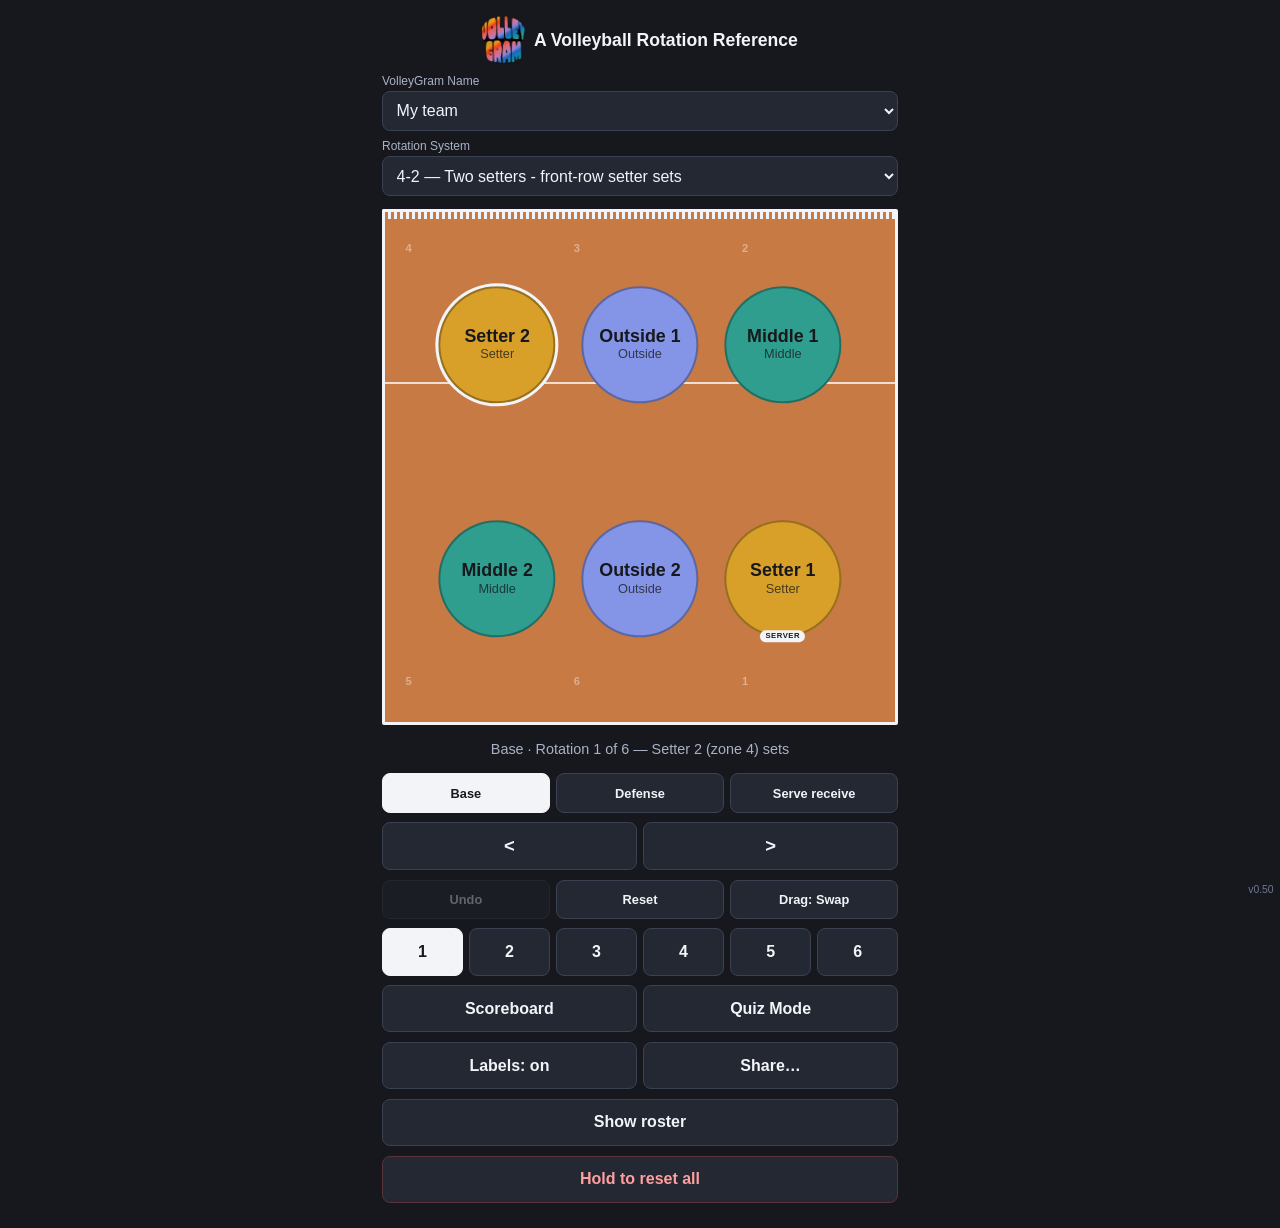
==== index.html @ dee38ae6 "v0.50: swap players by dragging (the default), and temporary subs v0.49 and v0.50 together; both sec" ====
<!DOCTYPE html>
<html lang="en">
<head>
  <meta charset="UTF-8">
  <meta name="viewport" content="width=device-width, initial-scale=1.0">
  <!-- Working title. Short on purpose: this is the browser tab, the bookmark,
       and the home-screen shortcut, all of which truncate. The description
       lives beside the mark in the <h1>. -->
  <title>VolleyGram</title>
  <meta name="apple-mobile-web-app-title" content="VolleyGram">
  <!-- Must match body's background in style.css, or the browser chrome and the
       page disagree by a shade on a phone. -->
  <meta name="theme-color" content="#16181d">

  <!-- Icons. All PNG and all opaque: iOS ignores alpha on a home-screen icon
       and fills it with black, so the app's own background is baked in on
       purpose rather than arrived at by accident. The maskable one is a
       separate file because Android crops to a circle of 80% diameter, which
       would take the ends off a wordmark drawn to the edges. -->
  <link rel="icon" href="assets/favicon-32.png?v=0.50" sizes="32x32" type="image/png">
  <link rel="apple-touch-icon" href="assets/icon-180.png?v=0.50">
  <link rel="manifest" href="manifest.webmanifest?v=0.50">

  <!-- Link previews. The share feature sends URLs to team-mates by text, so
       these are what a chat app draws in the bubble. og:image has to be
       absolute -- a crawler has no page to resolve a relative path against. -->
  <meta property="og:type" content="website">
  <meta property="og:title" content="VolleyGram">
  <meta property="og:description" content="A volleyball rotation reference. See where everyone stands in every rotation.">
  <meta property="og:url" content="https://hamtaro626.github.io/VolleyGram/">
  <meta property="og:image" content="https://hamtaro626.github.io/VolleyGram/assets/og.png?v=0.50">
  <meta name="twitter:card" content="summary_large_image">
  <!-- The ?v= query is cache busting. A browser caches by URL, so changing the
       query makes style.css a URL it has never seen and must fetch fresh.
       Bump this on any release that changes the CSS or JS, or phones will keep
       showing the old one. -->
  <link rel="stylesheet" href="style.css?v=0.50">
</head>
<body>
  <main>
    <!-- A lockup, not a stack: the mark is a wordmark that already says the
         name, so the text beside it is the description only. Spelling the name
         out again next to a logo of the name is the usual way this goes wrong.
         Side by side rather than above also costs about 2rem of height instead
         of 5, which matters -- see main's clamp in style.css.

         The button is a real button inside the heading, rather than a heading
         with role="button": that keeps the h1 a heading for a screen reader and
         still gives the tap target proper keyboard and focus behaviour. Only
         the mark is the button; the description is not, or the whole width of
         the header would replay the intro by accident.

         width and height are the file's real pixel size. They cost nothing and
         they reserve the space before the image arrives, so the court does not
         jump down the screen mid-load. -->
    <h1 class="masthead">
      <button type="button" id="replayIntro" class="title-replay"
        title="Replay the intro" aria-label="VolleyGram. Replay the intro."
        ><img class="logo" src="assets/logo.webp?v=0.50" width="179" height="200"
          alt="VolleyGram"></button>
      <span class="tagline">A Volleyball Rotation Reference</span>
    </h1>

    <label class="picker">
      <span>VolleyGram Name</span>
      <select id="lineup"><!-- filled by script.js --></select>
    </label>

    <label class="picker">
      <span>Rotation System</span>
      <select id="system"><!-- filled by script.js --></select>
    </label>

    <div class="court" id="court">
      <div class="net"></div>
      <div class="attack-line"></div>
      <div class="bench"><span>Off court</span></div>
      <!-- The players get created by script.js -->
      <!-- Tappable zone cells, only live during a quiz -->
      <div class="zone-targets" id="zoneTargets"></div>
    </div>

    <!-- polite: announce the new rotation after the tap, not over it -->
    <p class="status" id="status" aria-live="polite"></p>

    <!-- Formation tabs sit high, right under the court: switching between base,
         serve receive and defense is the thing this app is for. -->
    <div class="formations" id="formationButtons">
      <!-- filled by script.js -->
    </div>

    <div class="formation-options" id="receiveOptions" hidden>
      <label class="setting">
        <span>Passers</span>
        <select id="passers"><!-- filled by script.js --></select>
      </label>
    </div>

    <div class="formation-options" id="defenseOptions" hidden>
      <label class="setting">
        <span>System</span>
        <select id="defenseSystem"><!-- filled by script.js --></select>
      </label>
      <label class="setting">
        <span>Attack from</span>
        <select id="defenseSide">
          <option value="right">Our right (their outside)</option>
          <option value="left">Our left (their right side)</option>
        </select>
      </label>
    </div>

    <!-- Text rather than drawn icons: the SVG versions rendered as empty
         rectangles. The arrows keep an aria-label, since "<" says nothing aloud. -->
    <div class="actions two">
      <button id="prev" class="glyph" aria-label="Previous rotation" title="Previous rotation">&lt;</button>
      <button id="next" class="glyph" aria-label="Next rotation" title="Next rotation">&gt;</button>
    </div>

    <!-- The three that act on the diagram itself. Drag says what a drag on the
         court does: Swap trades two players' places in the lineup (the
         default, v0.49), Move positions one in this rotation. Compact so three
         fit across at 320px, the same as the share row. -->
    <div class="actions compact">
      <button id="undo" disabled>Undo</button>
      <button id="reset">Reset</button>
      <button id="dragMode" aria-pressed="true"
        title="What dragging a player does. Swap trades two players' places in the lineup; Move positions one in this rotation.">Drag: Swap</button>
    </div>

    <div class="rotations" id="rotationButtons">
      <!-- The rotation buttons get created by script.js -->
    </div>

    <!-- The two screens that replace the app while you are in them. That is a
         real category, which is why this row can be read without a label. -->
    <div class="actions two">
      <button id="openScoreboard">Scoreboard</button>
      <button id="startQuiz">Quiz Mode</button>
    </div>

    <!-- A display toggle, and the drawer for handing the diagram to something
         else. One job each, so both say what they are. -->
    <div class="actions two">
      <button id="toggleLabels" aria-pressed="true">Labels: on</button>
      <button id="toggleShare" aria-expanded="false" aria-controls="shareMenu">Share&hellip;</button>
    </div>

    <div class="submenu" id="shareMenu" hidden>
      <!-- All three across. "Save all" rather than "Save all rotations": at
           320px this row gets about 90px a column and the longer label needs
           123px, so it was the label or the row. -->
      <div class="actions compact">
        <button id="shareLink">Share team</button>
        <button id="exportImage">Save image</button>
        <button id="exportAll">Save all</button>
      </div>
      <!-- The setting that governs both exports, next to them. -->
      <label class="setting toggle">
        <input type="checkbox" id="transparentExport">
        <span>Transparent background</span>
      </label>
    </div>

    <!-- Alone: it opens the longest panel in the app, and it is the one you
         leave open while editing a lineup. -->
    <div class="actions one">
      <button id="toggleRoster" aria-expanded="false">Show roster</button>
    </div>

    <!-- Last, and alone. It's the one control you least want a thumb to find by
         accident, so nothing sits beside it and nothing follows it. -->
    <div class="actions one">
      <button id="resetAll" class="hold-reset danger">
        <span>Hold to reset all</span>
      </button>
    </div>

    <section class="quiz" id="quiz" hidden>
      <p class="quiz-question" id="quizQuestion"></p>
      <p class="quiz-feedback" id="quizFeedback"></p>
      <div class="quiz-actions">
        <button id="quizNext">Next question</button>
        <button id="endQuiz">End quiz</button>
      </div>
      <p class="quiz-score" id="quizScore"></p>
    </section>

    <section class="roster" id="roster" hidden>
      <div id="rosterRows">
        <!-- The name fields get created by script.js -->
      </div>

      <button id="addPlayer">+ Add player</button>

      <label class="setting">
        <span>Surface</span>
        <select id="surface"><!-- filled by script.js --></select>
      </label>

      <label class="setting">
        <span>Subs enter at</span>
        <select id="entrySlot"><!-- filled by script.js --></select>
      </label>

      <!-- Shown only when the choice has a visible consequence. -->
      <p class="setting-note" id="entryNote" hidden>
        Whoever is off court at rotation 1 is the next server, not the last
        player on your roster &mdash; that's what entering here means. Serving
        order still follows the roster top to bottom.
      </p>

      <label class="setting">
        <span>Role edits apply to</span>
        <select id="roleScope">
          <option value="all">All rotations</option>
          <option value="rotation">This rotation only</option>
        </select>
      </label>

      <button id="clearRoleOverrides">Clear per-rotation roles</button>

      <label class="setting toggle">
        <input type="checkbox" id="checkOverlap">
        <span>Flag overlap violations (base only)</span>
      </label>

      <div class="lineup-actions">
        <button id="newLineup">New lineup</button>
        <button id="duplicateLineup">Duplicate</button>
        <button id="renameLineup">Rename</button>
        <button id="deleteLineup" class="danger">Delete</button>
      </div>
    </section>
  </main>

  <!-- The scoreboard, outside <main> because it replaces the whole page rather
       than sitting inside it. Landscape and iPad are the target: prop the thing
       up on the bench and read it from the far side of the court. -->
  <section class="scoreboard" id="scoreboard" hidden>
    <!-- Everything that isn't a score lives up here, so the two halves below
         get the whole rest of the screen. -->
    <div class="sb-head">
      <span class="sb-game" id="sbGame">Game 1</span>
      <span class="sb-stat" title="Starts on the first point of each game">
        <span class="sb-stat-label">Game time</span>
        <span class="sb-stat-value" id="sbTimer">0:00</span>
      </span>
      <span class="sb-stat">
        <span class="sb-stat-label">Now</span>
        <span class="sb-stat-value" id="sbClock"></span>
      </span>
      <button id="sbEndGame" class="sb-end">End game</button>
      <button id="closeScoreboard" class="sb-close">Done</button>
    </div>

    <!-- Red and blue rather than labels: which half is which has to be readable
         from further away than any word on this screen. -->
    <div class="sb-teams">
      <div class="sb-team side-home">
        <input class="sb-name" id="sbHomeName" maxlength="20"
               aria-label="Home team name" autocomplete="off" spellcheck="false">
        <div class="sb-pad">
          <button class="sb-point" id="sbHomePoint" aria-label="Point to the home team">
            <span class="sb-score" id="sbHomeScore">0</span>
          </button>
          <button class="sb-minus" id="sbHomeMinus" aria-label="Take a point off the home team" disabled>&minus;1</button>
        </div>
      </div>

      <div class="sb-team side-away">
        <input class="sb-name" id="sbAwayName" maxlength="20"
               aria-label="Away team name" autocomplete="off" spellcheck="false">
        <div class="sb-pad">
          <button class="sb-point" id="sbAwayPoint" aria-label="Point to the away team">
            <span class="sb-score" id="sbAwayScore">0</span>
          </button>
          <button class="sb-minus" id="sbAwayMinus" aria-label="Take a point off the away team" disabled>&minus;1</button>
        </div>
      </div>
    </div>

    <!-- Ending a game asks who took it. That answer is the match record, and
         it's the one thing nobody remembers by game four. -->
    <div class="sb-newgame" id="sbNewGame" hidden>
      <p class="sb-final" id="sbFinal"></p>
      <div class="sb-winners">
        <button class="sb-won side-home" id="sbHomeWon">Home won</button>
        <button class="sb-won side-away" id="sbAwayWon">Away won</button>
      </div>
      <div class="sb-newgame-actions">
        <button id="sbNoResult">Next game, no result</button>
        <button id="sbCancelGame">Cancel</button>
      </div>
    </div>
  </section>

  <!-- Which build you're actually looking at. Fixed in the corner so checking it
       never means scrolling, and filled by script.js from its own URL. -->
  <p class="version" id="version"></p>

  <script src="script.js?v=0.50"></script>
</body>
</html>
---- style.css ----
/* Phone first. Everything sizes off the court, and the court sizes off the
   screen, so there are no fixed pixel widths to fight on a different device. */

* {
  box-sizing: border-box;
}

body {
  margin: 0;
  padding: 1rem;
  /* Kills iOS double-tap-to-zoom, which on a page of big buttons fires by
     accident constantly and leaves you zoomed and panned somewhere you didn't
     ask to be. `manipulation` keeps scrolling and pinch-zoom, so nothing about
     reading the page gets harder -- it only drops the double-tap gesture. */
  touch-action: manipulation;
  font-family: -apple-system, BlinkMacSystemFont, "Segoe UI", sans-serif;
  background: #16181d;
  color: #f2f4f8;
  -webkit-text-size-adjust: 100%;
}

/* The court is square and fills this, so main's width *is* the court's height.
   That makes the cap two-sided: too narrow wastes a tablet, too wide pushes the
   formation tabs and rotation arrows off the bottom of a short screen.

   So it grows with the viewport but never past what still leaves room for them.
   22rem is the chrome above and below the court -- heading, two pickers, status
   line, tabs, arrows, body padding -- measured rather than guessed. The clamp's
   floor is the old fixed width, so no layout that worked before gets smaller:
   an iPad in portrait goes from 480px to 704px, in landscape it stays at 480. */
main {
  max-width: 30rem; /* fallback where dvh is unsupported */
  max-width: clamp(30rem, calc(100dvh - 24rem), 44rem);
  margin: 0 auto;
}

/* Scales with the viewport so the name and subtitle stay on one line, right
   down to a 320px phone. nowrap makes that a guarantee rather than a hope; the
   vw term is sized to keep it inside the screen at the narrowest width. */
/* The mark and the description sit on one line, centred as a pair. Stacking
   them would cost about 5rem of height instead of 2, and every rem above the
   court comes out of the court -- see main's clamp below. */
h1 {
  display: flex;
  align-items: center;
  justify-content: center;
  gap: 0.55rem;
  font-size: clamp(0.7rem, 3.3vw, 1.1rem);
  white-space: nowrap;
  text-align: center;
  margin: 0 0 0.6rem;
  font-weight: 600;
}

/* Sized in rem rather than by the viewport: the mark is a fixed piece of
   furniture, and letting it grow with the screen would push the court down on
   exactly the large screens where the court is finally able to fill it.
   width: auto keeps the aspect from the width/height attributes in the HTML. */
.logo {
  display: block;
  height: 3rem;
  width: auto;
}

/* Ellipsis rather than wrap: h1 is nowrap, so an overflowing description would
   otherwise push the mark off-centre on a very narrow phone. It has room down
   to 320px -- this is the guard, not the plan. */
.tagline {
  min-width: 0;
  overflow: hidden;
  text-overflow: ellipsis;
}

/* The title is a button that replays the intro, but it should read as a title
   and nothing else -- so every one of the browser's button defaults is undone.
   font and white-space are set rather than inherited: form controls are exempt
   from inheriting them, so the h1's clamp and nowrap would not reach in here.
   No hover or pressed state either: an affordance that announced itself would
   be a second thing competing for attention above the court, and the intro is
   a garnish, not a feature anyone needs to find. */
.title-replay {
  font: inherit;
  font-size: inherit;
  white-space: nowrap;
  color: inherit;
  background: none;
  border: 0;
  padding: 0;
  margin: 0;
  -webkit-appearance: none;
  appearance: none;
  cursor: pointer;
  /* Suppresses the double-tap-to-zoom wait, which would otherwise sit between
     the tap and the replay. */
  touch-action: manipulation;
}

/* Keyboard users do get told, since they cannot discover it by poking. */
.title-replay:focus-visible {
  outline: 2px solid #7aa2ff;
  outline-offset: 3px;
  border-radius: 4px;
}

.picker {
  display: block;
  margin-bottom: 0.5rem;
}

.picker:last-of-type {
  margin-bottom: 0.8rem;
}

/* Above the control rather than beside it: these selects are full width and
   their option text is long ("4-2 - two setters, front-row setter sets"), so a
   side label would squeeze it. */
.picker span {
  display: block;
  margin-bottom: 0.2rem;
  font-size: 0.75rem;
  color: #a9b2c6;
}

.picker select {
  font: inherit;
  font-size: 16px; /* under 16px, iOS zooms the page when you tap in */
  width: 100%;
  padding: 0.6rem;
  border-radius: 8px;
  border: 1px solid #3a4152;
  background: #232833;
  color: #f2f4f8;
}

/* --- The court -------------------------------------------------------- */

/* A volleyball half-court is 9m x 9m, so it's square. aspect-ratio keeps it
   that way at any width without us doing any math. */
.court {
  position: relative;
  width: 100%;
  aspect-ratio: 1 / 1;
  background: #c87a45;
  /* Every mark drawn on the court reads its colour from here, and so does the
     canvas export -- one definition, two renderers. That is what lets a light
     surface swap the whole set to dark ink without touching either. */
  --line: #f2f4f8;
  --line-soft: rgba(255, 255, 255, 0.75);
  --line-faint: rgba(255, 255, 255, 0.4);
  --line-bench: rgba(255, 255, 255, 0.25);
  --ring: rgba(0, 0, 0, 0.3);
  /* The Server pill is ink on the court too, so it flips with everything else
     rather than staying a white badge on a white surface. */
  --pill-bg: #f2f4f8;
  --pill-fg: #16181d;
  /* Geometry the canvas export has to agree with, held here for the same
     reason as the ink above: the export redescribes the court, and a number
     that lives twice drifts. The CSS below and drawRotation() both read these.
     --player-size is the disc's diameter as a fraction of the court edge. */
  --attack-line: 33.33%;
  --bench-top: 104%;
  --bench-height: 16%;
  --player-size: 23%;
  /* Lets the players size their text off the court instead of off the root
     font, which is what kept a 320px phone's names truncating while an iPad's
     rattled around inside circles twice the size. Inline-size only: the court
     gets its height from aspect-ratio, and nothing here should be clipped --
     the net and the bench both sit outside the box on purpose. */
  container-type: inline-size;
  border: 3px solid var(--line);
  border-radius: 2px;
  /* pan-y, not none. `none` meant a touch starting anywhere on the court --
     which is most of the screen -- could not scroll the page, so you had to
     find a margin to get past it. pan-y hands vertical scrolling back to the
     browser and keeps horizontal movement for the swipe that changes rotation.

     Players override this with `none` of their own, and a descendant's
     touch-action intersects with its ancestors' rather than being overruled by
     them, so dragging a player still works in every direction. A vertical drag
     that the browser claims fires pointercancel, which the swipe handler
     already listens for. */
  touch-action: pan-y;
}

/* Grass. Deliberately dark: it has to carry the white court lines above it and
   stay clear of the roles standing on it. At hue 116 it sits 32 degrees off the
   libero's green -- the closest role, and above the 25 degree floor the rest of
   the palette is held to. Lighter, grassier greens fail that: #567d3a lands 11
   degrees from the libero and the two read as one colour.

   Worth knowing that the clay court above is the *tighter* pair -- 17 degrees
   from the setter's gold. Grass is the better-separated of the two surfaces,
   not a compromise. Re-check both with: node test/contrast.js */
.court.surface-grass {
  background: #2f5e2c;
}

/* Sand, as an off-white -- and the only surface that flips the ink.

   v0.21 tried a pale sand and rejected it, correctly for what the app was then:
   white lines fell to 1.6:1 and the setter's gold vanished into a court sharing
   its hue. Both of those are now fixable rather than fatal. The lines are dark
   here, which is what a real beach court has anyway, and the ring around each
   player is stronger so a bright fill on a pale ground still reads as a disc.

   Every sandy hue is the setter's hue -- 40 against gold's 41 -- so this clears
   the palette on neither hue nor contrast. It clears on *chroma*: at 0.16
   saturation the court is under a quarter as colourful as any role standing on
   it, and a saturated disc on a near-neutral ground is not a collision. That is
   the third route test/contrast.js allows, and this is the surface it exists
   for. Re-check with: node test/contrast.js */
.court.surface-beach {
  background: #e8e5df;
  --line: #3a3f4a;
  --line-soft: rgba(22, 24, 29, 0.55);
  --line-faint: rgba(22, 24, 29, 0.45);
  --line-bench: rgba(22, 24, 29, 0.3);
  --ring: rgba(0, 0, 0, 0.55);
  --pill-bg: #3a3f4a;
  --pill-fg: #f2f4f8;
}

/* The net sits along the top edge. */
.net {
  position: absolute;
  top: -3px;
  left: -3px;
  right: -3px;
  height: 10px;
  /* Transparent gaps rather than a second colour: over the page it shows the
     page, over a court it shows the court, and it needs no per-surface value. */
  background: repeating-linear-gradient(
    90deg,
    var(--line) 0 3px,
    transparent 3px 6px
  );
  border-radius: 2px;
}

/* The 3m attack line: one third of the way back from the net. */
.attack-line {
  position: absolute;
  top: var(--attack-line);
  left: 0;
  right: 0;
  height: 2px;
  background: var(--line-soft);
}

/* Faint zone numbers, one per cell. pointer-events: none so they never
   intercept a swipe or a drag aimed at the court underneath. */
.zone-label {
  position: absolute;
  font-size: 0.7rem;
  font-weight: 700;
  line-height: 1;
  color: var(--line-faint);
  pointer-events: none;
  user-select: none;
  -webkit-user-select: none;
}

/* --- Quiz zone targets ------------------------------------------------ */

/* One tap target per zone cell, covering the whole court. Inert until a quiz is
   running, so they never steal a drag or a swipe. */
.zone-targets {
  display: none;
}

body.quizzing .zone-targets {
  display: block;
}

.zone-target {
  position: absolute;
  padding: 0;
  border: 1px dashed rgba(255, 255, 255, 0.3);
  border-radius: 0;
  background: rgba(255, 255, 255, 0.04);
  cursor: pointer;
  /* Above the players, so an answer is always tappable once they're revealed. */
  z-index: 5;
}

.zone-target:active {
  background: rgba(255, 255, 255, 0.14);
}

.zone-target.is-answer {
  background: rgba(122, 173, 48, 0.4);
  border-color: #7aad30;
}

.zone-target.is-wrong {
  background: rgba(255, 120, 120, 0.35);
  border-color: #ff9f9f;
}

/* Hidden while the question is open; revealed the moment you answer, so a wrong
   guess still shows you the whole formation. */
body.quiz-hide-players .player {
  visibility: hidden;
}

/* The server stays put as an anchor. Knowing who's in zone 1 turns the question
   from blank recall into something you can actually work out. */
body.quiz-hide-players .player.serving {
  visibility: visible;
}

/* --- The bench -------------------------------------------------------- */

/* Only exists once there are more than six players, so it's hidden until
   script.js adds .has-bench to the court. */
.bench {
  display: none;
  position: absolute;
  top: var(--bench-top);
  left: 0;
  right: 0;
  height: var(--bench-height);
  border: 1px dashed var(--line-bench);
  border-radius: 8px;
  align-items: center;
  justify-content: center;
}

.court.has-bench .bench {
  display: flex;
}

.bench span {
  font-size: 0.65rem;
  letter-spacing: 0.1em;
  text-transform: uppercase;
  color: #6d7891;
}

/* Reserve room underneath so the bench doesn't sit on top of the controls.
   A percentage margin measures against the container's *width*, which is
   exactly what we want here -- the court is square, so its width is also the
   yardstick the bench's own percentages are measured in. */
.court.has-bench {
  margin-bottom: 24%;
}

/* --- Players ---------------------------------------------------------- */

/* left/top are set in percentages by script.js. translate(-50%, -50%) shifts
   the circle so those percentages point at its center, not its top-left
   corner -- which makes the position math in the JS much simpler. */
.player {
  position: absolute;
  transform: translate(-50%, -50%);
  width: var(--player-size);
  min-width: 52px;
  aspect-ratio: 1 / 1;
  border-radius: 50%;
  /* Dark ring, since the fills are light -- a white border vanishes on them.
     Per-surface, because a pale court needs a stronger one to hold the disc. */
  border: 2px solid var(--ring);
  color: #16181d; /* every role, no exceptions -- see the palette below */
  display: flex;
  flex-direction: column;
  align-items: center;
  justify-content: center;
  padding: 0 4px;
  /* No overflow: hidden -- the Server tag deliberately hangs off the bottom
     edge. Long names are clipped by .name's own ellipsis instead. */
  text-align: center;
  cursor: grab;
  touch-action: none;
  user-select: none;
  -webkit-user-select: none;
  /* A long press opens the sub prompt (v0.50), so iOS mustn't put its own
     callout on top of it. */
  -webkit-touch-callout: none;
}

/* The slide between rotations. The class goes on after the first paint so
   players don't fly in from the corner on load; .dragging switches it back off
   so a finger drag tracks instantly instead of lagging behind. */
.court.animate .player {
  transition: left 450ms cubic-bezier(0.4, 0, 0.2, 1),
              top 450ms cubic-bezier(0.4, 0, 0.2, 1);
}

/* No z-index here -- script.js assigns one per player as you grab them, so
   the last one you touched stays on top. */
.player.dragging {
  cursor: grabbing;
}

/* This needs the .court.animate prefix to outweigh the rule above it. Both
   selectors match a circle you're dragging, so the more specific one wins --
   and plain `.player.dragging` counts fewer classes, so it loses and the
   450ms slide stays on, leaving the circle trailing behind the cursor. */
.court.animate .player.dragging {
  transition: none;
}

/* 3.5cqw of the court, so the name keeps its proportion to the circle at every
   width -- the circle is 23cqw, and both now scale together.

   The canvas export has always done this: it draws names at 0.038 x EDGE
   against a 0.23 x EDGE disc. This is a shade under that ratio because the
   export can pass a maxWidth and let the canvas squeeze a long name, and CSS
   has no equivalent -- it can only ellipsis. So the screen leaves the margin
   the export takes at draw time. */
.player .name {
  font-size: clamp(0.6rem, 3.5cqw, 1.4rem);
  font-weight: 700;
  line-height: 1.1;
  max-width: 100%;
  overflow: hidden;
  text-overflow: ellipsis;
  white-space: nowrap;
}

.player .label {
  font-size: clamp(0.45rem, 2.5cqw, 1rem);
  font-weight: 500;
  line-height: 1.2;
  opacity: 0.75;
}

body.hide-labels .player .label {
  display: none;
}

/* Off court: still readable, clearly not in play. */
.player.benched {
  opacity: 0.45;
}

/* Whoever's in zone 1 is serving, marked by the labelled pill alone -- no ring.
   The ring now belongs to the setter, and two rings on one court would compete.
   z-index lifts the server so a neighbouring circle can't cover the tag. */
.player.serving {
  z-index: 2;
}

/* The ring marks whoever is setting this rotation -- which setter that is
   depends on the system, so it's genuinely worth pointing at. Drawn outside the
   circle so it doesn't fight the role colour underneath.
   Named is-setter, not setting: a bare `.setting` rule further down styles the
   roster panel's labelled rows, and it happily matched the player circles too --
   greying the name, forcing it onto one line with the role, and resizing it. */
.player.is-setter {
  box-shadow: 0 0 0 3px #f2f4f8;
  z-index: 3;
}

/* An overlap breach. An outline rather than another box-shadow, because the
   setter ring already owns box-shadow and two rings on one circle would fight.
   Dashed so it reads as a warning rather than another part of the diagram, and
   lifted above both other markers so it's never the one that gets covered. */
.player.illegal {
  outline: 3px dashed #ff9f9f;
  outline-offset: 2px;
  z-index: 4;
}

.player .serve-tag {
  display: none;
  position: absolute;
  left: 50%;
  bottom: -0.4rem;
  transform: translateX(-50%);
  padding: 0.14rem 0.32rem;
  border-radius: 999px;
  background: var(--pill-bg);
  color: var(--pill-fg);
  font-size: 0.48rem;
  font-weight: 700;
  letter-spacing: 0.07em;
  line-height: 1;
  text-transform: uppercase;
  white-space: nowrap;
}

.player.serving .serve-tag {
  display: block;
}

/* The overlap flag, as a badge rather than a sentence under the court. Sits
   opposite the Server pill so a player who is both does not stack them, and
   red rather than white so it reads as a problem at a glance. */
.player .overlap-tag {
  display: none;
  position: absolute;
  left: 50%;
  top: -0.4rem;
  transform: translateX(-50%);
  padding: 0.14rem 0.32rem;
  border-radius: 999px;
  background: #ff9f9f;
  color: #16181d;
  font-size: 0.48rem;
  font-weight: 700;
  letter-spacing: 0.07em;
  text-transform: uppercase;
  white-space: nowrap;
  z-index: 5;
}

.player.illegal .overlap-tag {
  display: block;
}

/* A temporary sub (v0.50). Same spot as the overlap badge, in the Server pill's
   neutral colours -- it's information, not a problem -- which each surface
   already sets to read against itself. When both apply, the overlap flag wins the spot:
   it's the one that needs fixing, and the title still says who's subbed. */
.player .sub-tag {
  display: none;
  position: absolute;
  left: 50%;
  top: -0.4rem;
  transform: translateX(-50%);
  padding: 0.14rem 0.32rem;
  border-radius: 999px;
  background: var(--pill-bg);
  color: var(--pill-fg);
  font-size: 0.48rem;
  font-weight: 700;
  letter-spacing: 0.07em;
  line-height: 1;
  text-transform: uppercase;
  white-space: nowrap;
  z-index: 5;
}

.player.subbed .sub-tag {
  display: block;
}

.player.subbed.illegal .sub-tag {
  display: none;
}

/* Keyboard focus on a player. An outline, which deliberately displaces the
   illegal-overlap outline while focused -- the focused player is the one being
   fixed, and its tooltip and aria-label still name the rule. */
.player:focus-visible {
  outline: 3px solid var(--line);
  outline-offset: 2px;
}

/* Swap mode, v0.49. A pointer rather than a grab hand: nothing is being placed.
   The picked player (tap-to-swap) and the one a drag would land on share one
   look -- a solid ring in the court's own ink, a size up -- since both mean
   "this is half of the swap". Outline, like the overlap flag, because the
   setter ring owns box-shadow; and it outranks the overlap flag, because
   overlap is about positions and swap mode is not touching any. */
body.swapping .player {
  cursor: pointer;
}

.player.swap-picked,
.player.swap-target {
  outline: 3px solid var(--line);
  outline-offset: 3px;
  transform: translate(-50%, -50%) scale(1.12);
  z-index: 6;
}

/* --- Colour by role --------------------------------------------------- */

/* Bright fills with near-black text. This direction gets *more* contrast than
   dark fills with white text did -- the gold reaches 7.59:1 here versus 2.34:1
   the other way round -- so the palette can stay vivid and still be readable.
   All five sit in a 5.4-7.6:1 band so no role reads as harder than another.
   Hues are kept 58+ degrees apart so the roles stay tellable apart, except
   NONE, which is deliberately neutral grey: unset shouldn't look like a
   position. Re-check with: node test/contrast.js */
.role-S {
  background: #d8a029; /* 7.59:1 */
}

.role-MB {
  background: #2f9e8f; /* 5.42:1 */
}

.role-OH {
  background: #8494e6; /* 6.22:1 */
}

.role-OPP {
  background: #d47cbd; /* 6.27:1 */
}

/* Crimson: the last hue with real clearance. Green and cyan sit too close to
   the middle's teal, and anything oranger runs into the court underneath.
   37 degrees from the opposite's pink, which is the tightest pair on the court. */
.role-NONE {
  background: #e8707f; /* 5.97:1 */
}

.role-L {
  background: #7aad30; /* 6.64:1 */
}

/* --- Controls --------------------------------------------------------- */

/* Reserves its full height whatever it says, so the controls under it stop
   moving. The text runs to one line or two depending on the rotation -- a 5-1
   naming two setters, or an overlap count appearing, tips it over -- and at
   1.2em of reserved space every one of those flips shoved the formation tabs
   and everything below them down a line.

   The reserve is a custom property so it is one number to change and something
   the test suite can read. Back to one line in v0.33: taking the overlap count
   out of the wording removed the flip that made two lines worth reserving, and
   two lines of reserved space for one line of text is its own kind of drift. */
.status {
  --status-lines: 1;
  text-align: center;
  margin: 0.9rem 0;
  font-size: 0.9rem;
  line-height: 1.35;
  color: #a9b2c6;
  min-height: calc(var(--status-lines) * 1.35em);
}

.formations {
  display: grid;
  grid-template-columns: repeat(3, 1fr);
  gap: 0.4rem;
  margin-bottom: 0.6rem;
}

.formations button {
  font-size: 0.8rem;
  padding: 0.7rem 0.2rem;
}

.formations button.active {
  background: #f2f4f8;
  border-color: #f2f4f8;
  color: #16181d;
}

/* Only the options relevant to the current formation are shown, so this block
   appears and disappears. Needs the [hidden] rule for the same reason the
   roster panel does -- an author display rule outranks the browser's. */
.formation-options {
  display: grid;
  gap: 0.4rem;
  margin-bottom: 0.6rem;
  padding: 0.6rem;
  border: 1px solid #3a4152;
  border-radius: 8px;
}

.formation-options[hidden] {
  display: none;
}

.formation-options select {
  font: inherit;
  font-size: 16px; /* under 16px, iOS zooms the page when you tap in */
  padding: 0.45rem;
  border-radius: 6px;
  border: 1px solid #3a4152;
  background: #16181d;
  color: #f2f4f8;
  min-width: 0;
}

.rotations {
  display: grid;
  grid-template-columns: repeat(6, 1fr);
  gap: 0.4rem;
  margin-bottom: 0.6rem;
}

.actions {
  display: grid;
  grid-template-columns: 1fr 1fr 1fr;
  gap: 0.4rem;
  margin-bottom: 0.6rem;
}

.actions.two {
  grid-template-columns: 1fr 1fr;
}

.actions.one {
  grid-template-columns: 1fr;
}

/* Three text labels across a 320px phone leaves about 100px a column, which is
   narrower than a word-and-a-half at the default size. Dropped to the same
   0.8rem the formation tabs use rather than letting the labels wrap. */
.actions.compact button {
  font-size: 0.8rem;
  padding: 0.7rem 0.2rem;
}

/* Folded away behind More. Boxed so it reads as belonging to the button above
   it rather than as another peer row of controls. It holds rows now rather
   than being one, since Save... opens a second level inside it. */
.submenu {
  border: 1px solid #3a4152;
  border-radius: 10px;
  padding: 0.4rem;
  margin-bottom: 0.6rem;
}

.submenu[hidden] {
  display: none;
}

/* The rows already carry a bottom margin; the last one inside the box would
   otherwise leave a gap the border has to hold open. */
.submenu .actions:last-child {
  margin-bottom: 0;
}

/* v0.40 removed the second level of nesting, and .nested and .share-menu with
   it -- there is one drawer now, so there is nothing to inset from anything. */
.submenu > .setting {
  margin-bottom: 0.2rem;
}

/* `hidden` sets display:none, but .actions sets display:grid and an author rule
   beats the browser's. Same trap the roster panel and the scoreboard hit. */
.actions[hidden] {
  display: none;
}

/* --- Scoreboard ------------------------------------------------------- */

/* This one is not phone-first. It's meant to be propped on a bench and read
   from the far side of a court, so everything sizes off vmin -- the short edge
   -- which is what actually limits how big a digit can be in either
   orientation, and grows properly on an iPad. */

body.scoring > main,
body.scoring > .version {
  display: none;
}

.scoreboard {
  position: fixed;
  inset: 0;
  display: flex;
  flex-direction: column;
  gap: 1.5vmin;
  padding: 2vmin;
  background: #16181d;
  /* Behind the notch and the home indicator on a phone lying sideways. */
  padding-left: max(2vmin, env(safe-area-inset-left));
  padding-right: max(2vmin, env(safe-area-inset-right));
  padding-bottom: max(2vmin, env(safe-area-inset-bottom));
}

/* Same trap the roster panel hit: `hidden` sets display:none, but the author
   rule above sets display:flex and wins. This puts it back. */
.scoreboard[hidden] {
  display: none;
}

.sb-head {
  display: flex;
  align-items: center;
  gap: clamp(0.5rem, 2vmin, 1.5rem);
  flex: 0 0 auto;
}

.sb-game {
  flex: 1 1 auto;
  min-width: 0;
  font-size: clamp(0.9rem, 3vmin, 1.6rem);
  font-weight: 700;
  white-space: nowrap;
  overflow: hidden;
  text-overflow: ellipsis;
}

.sb-close,
.sb-end {
  flex: 0 0 auto;
  padding: 0.6rem 1.2rem;
}

/* Game time and time of day: a small label over the number, so the pair stays
   narrow enough to share a phone's width with the game line and two buttons. */
.sb-stat {
  flex: 0 0 auto;
  display: flex;
  flex-direction: column;
  align-items: center;
  line-height: 1.1;
}

.sb-stat-label {
  font-size: clamp(0.6rem, 1.6vmin, 0.8rem);
  text-transform: uppercase;
  letter-spacing: 0.05em;
  color: #aab2c0;
}

.sb-stat-value {
  font-size: clamp(0.9rem, 3vmin, 1.6rem);
  font-weight: 700;
  /* Digits keep their own width, so the clock doesn't shuffle every second. */
  font-variant-numeric: tabular-nums;
}

/* Waiting for the first point. */
.sb-stat-value.idle {
  color: #aab2c0;
}

/* A phone held upright can't fit all five across: the game line was cut down
   to "G..." and lost the one number it exists to show. So it takes a row of its
   own, and the times and buttons share the row under it. Portrait has height
   to spare, which is exactly what it doesn't have sideways. */
@media (max-width: 480px) {
  .sb-head {
    flex-wrap: wrap;
    row-gap: 0.4rem;
  }

  .sb-game {
    flex-basis: 100%;
  }

  .sb-end {
    margin-left: auto;
  }
}

/* --- Team colours ----------------------------------------------------- */

/* Red and blue, because which half is which has to be readable from further
   away than any word on this screen. The pair is chosen on three counts: both
   carry white numerals (5.35:1 and 5.02:1), both stand clear of the page behind
   them (3.02:1 and 3.21:1, since the filled panel is its own edge and no border
   is drawn), and they are within 6% of each other in lightness -- so neither
   team's half looks brighter, and so more important, than the other's. All the
   separation is hue, 137 degrees of it.

   The blue started at #2a5fb8 and was lightened: it looked right but sat at
   2.90:1 against the page, just under the 3:1 the courts are held to.

   Kept away from the app's existing reds on purpose: #ff9f9f is what an
   overlap violation and a danger button look like, and a team is not an error.
   Re-check with: node test/contrast.js */
.side-home {
  --team: #b8323f;
}

.side-away {
  --team: #2e66c2;
}

.sb-teams {
  flex: 1 1 auto;
  display: grid;
  grid-template-columns: 1fr 1fr;
  gap: 2vmin;
  min-height: 0; /* let the halves shrink instead of overflowing the screen */
}

.sb-team {
  display: flex;
  flex-direction: column;
  gap: 1vmin;
  min-height: 0;
  min-width: 0;
}

.sb-name {
  font: inherit;
  font-size: clamp(0.9rem, 3.4vmin, 2rem);
  font-weight: 700;
  text-align: center;
  width: 100%;
  padding: 0.4rem;
  border: 2px solid var(--team);
  border-radius: 8px;
  background: #232833;
  color: #f2f4f8;
  -webkit-appearance: none;
  appearance: none;
}

/* Holds the score and the subtract button laid over its bottom edge. They're
   siblings rather than one inside the other because a button can't contain a
   button. */
.sb-pad {
  position: relative;
  flex: 1 1 auto;
  min-height: 0;
  display: flex;
}

/* The whole half is the tap target, filled with the team's colour. Courtside
   you are not aiming. */
.sb-point {
  flex: 1 1 auto;
  min-height: 0;
  width: 100%;
  display: flex;
  align-items: center;
  justify-content: center;
  padding: 0;
  border: none;
  border-radius: 14px;
  background: var(--team);
  color: #f2f4f8;
  /* Stops iOS treating a fast second tap as a zoom rather than a second point. */
  touch-action: manipulation;
  /* Lets .sb-score size off this panel rather than the viewport -- see below. */
  container-type: size;
}

/* Darkening rather than lightening: the fills already carry white text, and
   going the other way would cost contrast at the moment of the tap. */
.sb-point:active {
  filter: brightness(0.8);
}

/* vmin was the wrong yardstick and an iPad is where it shows.

   vmin is the *viewport's* short edge, so on an iPad in landscape it measures
   the height -- 820pt or so -- and 30% of that left the score at about 250pt
   in a panel with room for far more. On a phone held upright the same rule
   measured the width, which really is the binding constraint there, and landed
   at a size that reads correctly. One rule, two different questions.

   The digits should size off the panel they sit in, not the screen. Container
   query units ask exactly that: cqw and cqh are the width and height of
   .sb-point. Width is what limits a two-digit score, so 65cqw does the work
   and 70cqh only steps in on a panel that is wider than it is tall.

   Portrait phone lands within a few percent of where it was, which is the
   size that was already right. An iPad gains about half again. */
.sb-score {
  font-size: clamp(3rem, 30vmin, 20rem);
  font-weight: 700;
  line-height: 1;
  /* Digits keep their own width, so the number stops jittering as it climbs. */
  font-variant-numeric: tabular-nums;
}

/* The vmin rule above stays as the fallback for anything without container
   queries, which is why it isn't simply replaced. */
@supports (container-type: size) {
  .sb-score {
    font-size: min(70cqh, 65cqw);
  }
}

/* Takes a point back off this side. Deliberately smaller than the score and
   pinned to the bottom edge, so it is reachable without aiming hard but is
   not where a thumb lands when scoring. A darkened wash over the team colour
   rather than a new colour: it reads as part of that team's half. 44px is
   Apple's minimum comfortable target. */
.sb-minus {
  position: absolute;
  left: 50%;
  bottom: 1.5vmin;
  transform: translateX(-50%);
  min-width: 44px;
  min-height: 44px;
  padding: 0.3rem clamp(1rem, 3vmin, 2rem);
  font-size: clamp(1rem, 3vmin, 1.6rem);
  font-weight: 700;
  border: 2px solid rgba(242, 244, 248, 0.5);
  border-radius: 999px;
  background: rgba(0, 0, 0, 0.3);
  color: #f2f4f8;
  touch-action: manipulation;
}

.sb-minus:active {
  background: rgba(0, 0, 0, 0.5);
}

/* Nothing to take back at zero. Hidden rather than greyed so a 0 panel stays
   clean from across the gym. */
.sb-minus:disabled {
  visibility: hidden;
}

/* --- Ending a game ---------------------------------------------------- */

/* Covers the scoreboard rather than sitting under it: it asks one question and
   the score behind it is what you're answering about. */
.sb-newgame {
  position: absolute;
  inset: 0;
  display: flex;
  flex-direction: column;
  align-items: center;
  justify-content: center;
  gap: 2vmin;
  padding: 4vmin;
  background: rgba(22, 24, 29, 0.96);
}

.sb-newgame[hidden] {
  display: none;
}

.sb-final {
  margin: 0;
  text-align: center;
  font-size: clamp(1rem, 3.2vmin, 1.8rem);
  font-weight: 600;
}

.sb-winners {
  display: grid;
  grid-template-columns: 1fr 1fr;
  gap: 2vmin;
  width: min(100%, 40rem);
}

.sb-won {
  padding: clamp(1rem, 5vmin, 3rem) 1rem;
  font-size: clamp(0.9rem, 2.6vmin, 1.4rem);
  border: none;
  background: var(--team);
  color: #f2f4f8;
}

/* Nothing was played, so there is no winner to offer. */
.sb-newgame.nothing-played .sb-winners {
  display: none;
}

.sb-newgame-actions {
  display: flex;
  gap: 1rem;
  flex-wrap: wrap;
  justify-content: center;
}

.sb-newgame-actions button {
  padding: 0.7rem 1.4rem;
}

/* --- Version marker --------------------------------------------------- */

/* Small, dim, and pinned to the corner so it's readable without scrolling the
   whole column. pointer-events: none so it can never swallow a tap meant for
   whatever sits underneath it. */
.version {
  position: fixed;
  right: 0.4rem;
  bottom: 0.3rem;
  margin: 0;
  font-size: 0.65rem;
  font-variant-numeric: tabular-nums;
  color: #6f7891;
  pointer-events: none;
}

/* --- Buttons ---------------------------------------------------------- */

button {
  /* iOS Safari otherwise applies its own control styling on top of ours, which
     is one candidate for buttons rendering white on an iPhone. */
  -webkit-appearance: none;
  appearance: none;
  font: inherit;
  font-weight: 600;
  padding: 0.85rem 0.25rem;
  border-radius: 8px;
  border: 1px solid #3a4152;
  background: #232833;
  color: #f2f4f8;
  cursor: pointer;
  touch-action: manipulation;
  /* A long press on a button is a gesture, not an attempt to select its label.
     iOS otherwise starts a text selection and raises the callout bar partway
     through -- most visibly on Hold to reset all, where the long press is the
     whole interaction and takes 1.5s. No button label is worth selecting. */
  user-select: none;
  -webkit-user-select: none;
  -webkit-touch-callout: none;
}

button:active {
  background: #2f3644;
}

button:disabled {
  opacity: 0.35;
  cursor: default;
}

/* The currently selected rotation, inverted the same way the active formation
   tab is. */
.rotations button.active {
  background: #f2f4f8;
  border-color: #f2f4f8;
  color: #16181d;
}

button.danger {
  width: 100%;
  color: #ff9f9f;
  border-color: #59323a;
}

/* The "<" and ">" arrows, bumped up so they don't look spindly next to words. */
button.glyph {
  font-size: 1.15rem;
  font-weight: 700;
  line-height: 1;
}

/* --- Hold to reset ----------------------------------------------------- */

/* The fill is a bar behind the label whose width transitions to 100% over the
   hold duration. Letting go removes .holding, which also removes the
   transition -- so it snaps back to zero instead of easing back. */
.hold-reset {
  position: relative;
  overflow: hidden;
}

.hold-reset::before {
  content: '';
  position: absolute;
  top: 0;
  bottom: 0;
  left: 0;
  width: 0;
  background: #6d2b35;
}

.hold-reset.holding::before {
  width: 100%;
  transition: width 1500ms linear;
}

/* Keeps the label above the bar sliding underneath it. */
.hold-reset > span {
  position: relative;
}

/* --- Roster panel ----------------------------------------------------- */

.roster {
  border: 1px solid #3a4152;
  border-radius: 10px;
  padding: 0.75rem;
  display: grid;
  gap: 0.5rem;
}

/* The `hidden` attribute hides things by setting display:none -- but the rule
   above sets display:grid, and an author rule beats the browser's built-in
   one. So the panel ignored `hidden` entirely and was always open. This puts
   display:none back where it can win. */
.roster[hidden] {
  display: none;
}

#rosterRows {
  display: grid;
  gap: 0.5rem;
}

/* handle | swatch | name | role | remove. minmax(0, 1fr) on the name is what
   lets it shrink -- a plain 1fr refuses to go below its content width and
   pushes the controls off screen on a phone. */
.roster-row {
  display: grid;
  grid-template-columns: 1.3rem 0.9rem minmax(0, 1fr) auto 1.4rem;
  align-items: center;
  gap: 0.35rem;
  background: #232833;
  border-radius: 6px;
}

.roster button.icon.handle {
  cursor: grab;
  font-size: 0.9rem;
  /* Without this, dragging the handle scrolls the page instead. */
  touch-action: none;
}

/* Lifted and faded while it's being moved, so it reads as detached from the
   list it's being dropped back into. */
/* Subbed out for the night: the starter's name stays, dimmed and italic. */
.roster-row.subbed-out input[type="text"] {
  font-style: italic;
  opacity: 0.6;
}

.roster-row.row-dragging {
  opacity: 0.85;
  box-shadow: 0 4px 14px rgba(0, 0, 0, 0.45);
}

.roster-row.row-dragging .handle {
  cursor: grabbing;
}

.swatch {
  width: 1rem;
  height: 1rem;
  border-radius: 50%;
}

/* Marks a player whose role was set for this rotation only, so the panel isn't
   silently showing something different from their base role. */
.roster-row.overridden .swatch {
  box-shadow: 0 0 0 2px #f2f4f8;
}

.roster input,
.roster select {
  font: inherit;
  font-size: 16px; /* under 16px, iOS zooms the page when you tap in */
  padding: 0.5rem;
  border-radius: 6px;
  border: 1px solid #3a4152;
  background: #16181d;
  color: #f2f4f8;
  min-width: 0;
}

.roster button.icon {
  padding: 0.3rem 0;
  font-size: 0.8rem;
  line-height: 1;
  color: #a9b2c6;
  border-color: transparent;
  background: none;
}

.roster button.icon.remove {
  font-size: 1.1rem;
}

.roster button.icon:hover:not(:disabled) {
  color: #f2f4f8;
}

.roster button.icon.remove:hover:not(:disabled) {
  color: #ff9f9f;
}

/* A consequence worth stating next to the control that causes it, rather than
   letting someone discover it on the court and report it as a bug. */
.setting-note {
  margin: -0.2rem 0 0.2rem;
  font-size: 0.75rem;
  line-height: 1.4;
  color: #a9b2c6;
}

.setting-note[hidden] {
  display: none;
}

/* Open panels read as pressed. Same treatment the formation tabs and rotation
   numbers already use for "this is the one you're on", so there is one visual
   language for selected in the app rather than two. */
#toggleRoster[aria-expanded="true"],
#toggleMore[aria-expanded="true"] {
  background: #f2f4f8;
  border-color: #f2f4f8;
  color: #16181d;
}

/* --- Quiz panel ------------------------------------------------------- */

/* While a quiz runs, everything that would give away the answer or navigate
   away from the question gets hidden. .quiz-actions is deliberately not called
   .actions so it survives this. */
body.quizzing .picker,
body.quizzing .formations,
body.quizzing .formation-options,
body.quizzing .rotations,
body.quizzing .actions,
body.quizzing .roster,
body.quizzing .status {
  display: none;
}

.quiz {
  display: grid;
  gap: 0.5rem;
  padding: 0.75rem;
  border: 1px solid #3a4152;
  border-radius: 10px;
}

/* Same trap as the roster panel: an author display rule outranks [hidden]. */
.quiz[hidden] {
  display: none;
}

.quiz-question {
  margin: 0;
  font-size: 1rem;
  font-weight: 600;
}

.quiz-feedback {
  margin: 0;
  font-size: 0.9rem;
  color: #a9b2c6;
  min-height: 2.4em;
}

.quiz-feedback.right {
  color: #b8e07a;
}

.quiz-feedback.wrong {
  color: #ff9f9f;
}

.quiz-score {
  margin: 0;
  font-size: 0.8rem;
  color: #6d7891;
  text-align: center;
  min-height: 1.2em;
}

.quiz-actions {
  display: grid;
  grid-template-columns: 1fr 1fr;
  gap: 0.4rem;
}

.setting.toggle {
  grid-template-columns: auto minmax(0, 1fr);
  gap: 0.5rem;
}

.setting.toggle input {
  width: 1.1rem;
  height: 1.1rem;
  margin: 0;
}

.lineup-actions {
  display: grid;
  grid-template-columns: 1fr 1fr;
  gap: 0.4rem;
  padding-top: 0.6rem;
  border-top: 1px solid #3a4152;
}

.setting {
  display: grid;
  grid-template-columns: auto minmax(0, 1fr);
  align-items: center;
  gap: 0.5rem;
  font-size: 0.85rem;
  color: #a9b2c6;
}
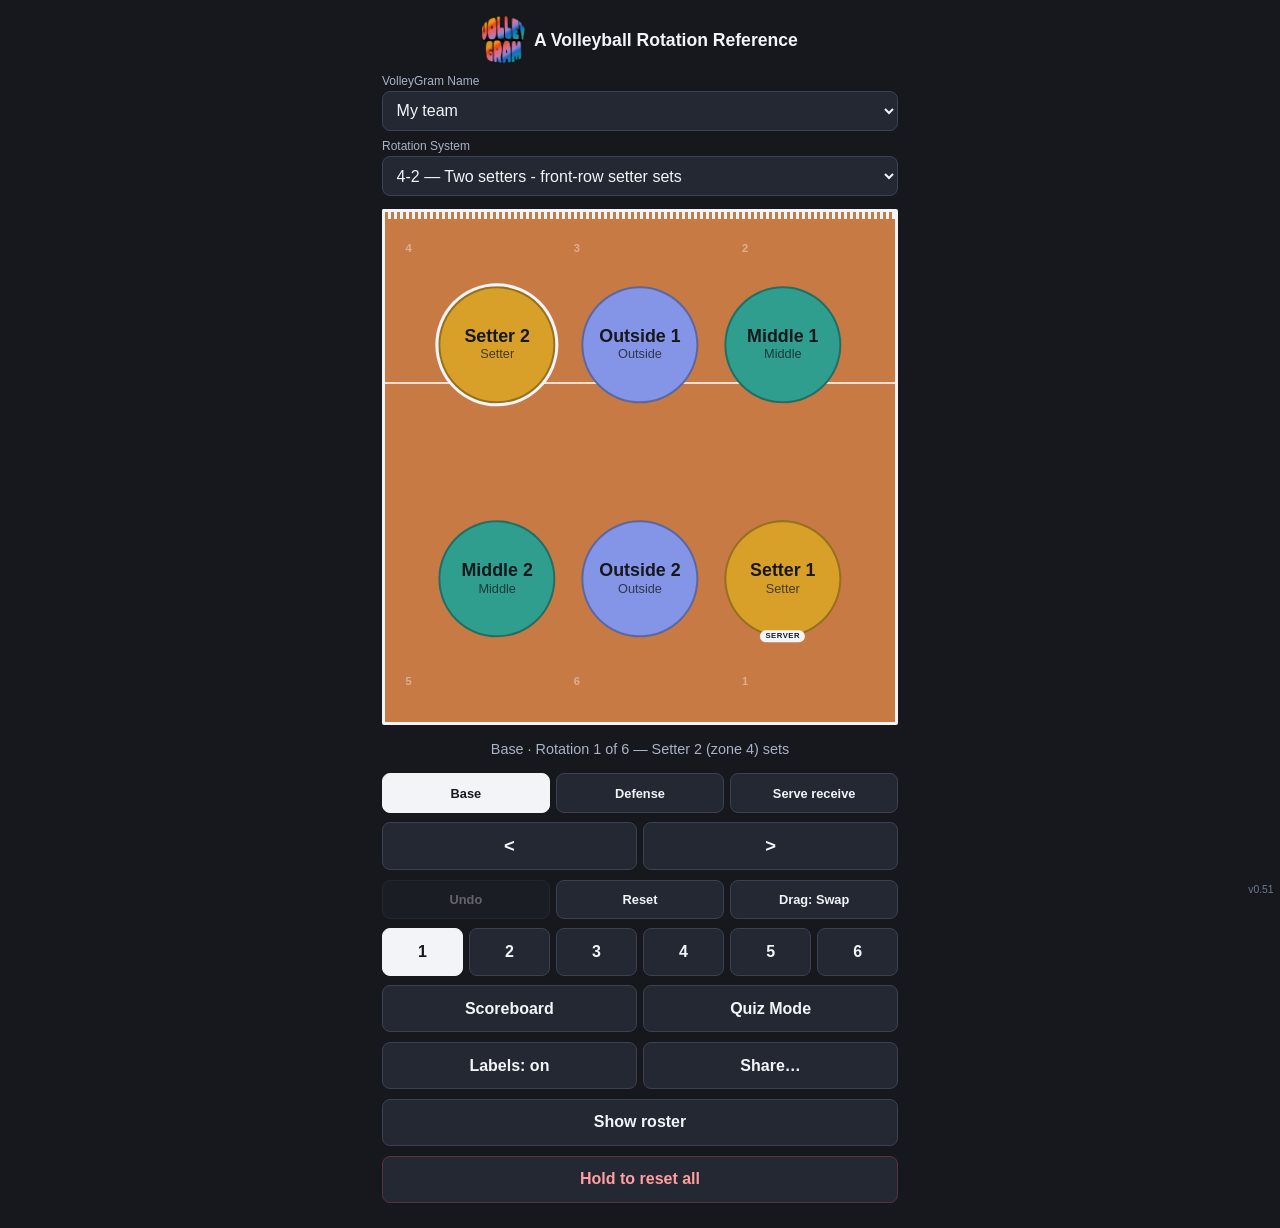
==== commit a86fb8b7: "v0.51: sit a player out instead of typed-in subs, and new/duplicate team in the name picker - Sittin" ====
--- a/index.html
+++ b/index.html
@@ -17,9 +17,9 @@
        purpose rather than arrived at by accident. The maskable one is a
        separate file because Android crops to a circle of 80% diameter, which
        would take the ends off a wordmark drawn to the edges. -->
-  <link rel="icon" href="assets/favicon-32.png?v=0.50" sizes="32x32" type="image/png">
-  <link rel="apple-touch-icon" href="assets/icon-180.png?v=0.50">
-  <link rel="manifest" href="manifest.webmanifest?v=0.50">
+  <link rel="icon" href="assets/favicon-32.png?v=0.51" sizes="32x32" type="image/png">
+  <link rel="apple-touch-icon" href="assets/icon-180.png?v=0.51">
+  <link rel="manifest" href="manifest.webmanifest?v=0.51">
 
   <!-- Link previews. The share feature sends URLs to team-mates by text, so
        these are what a chat app draws in the bubble. og:image has to be
@@ -28,13 +28,13 @@
   <meta property="og:title" content="VolleyGram">
   <meta property="og:description" content="A volleyball rotation reference. See where everyone stands in every rotation.">
   <meta property="og:url" content="https://hamtaro626.github.io/VolleyGram/">
-  <meta property="og:image" content="https://hamtaro626.github.io/VolleyGram/assets/og.png?v=0.50">
+  <meta property="og:image" content="https://hamtaro626.github.io/VolleyGram/assets/og.png?v=0.51">
   <meta name="twitter:card" content="summary_large_image">
   <!-- The ?v= query is cache busting. A browser caches by URL, so changing the
        query makes style.css a URL it has never seen and must fetch fresh.
        Bump this on any release that changes the CSS or JS, or phones will keep
        showing the old one. -->
-  <link rel="stylesheet" href="style.css?v=0.50">
+  <link rel="stylesheet" href="style.css?v=0.51">
 </head>
 <body>
   <main>
@@ -56,7 +56,7 @@
     <h1 class="masthead">
       <button type="button" id="replayIntro" class="title-replay"
         title="Replay the intro" aria-label="VolleyGram. Replay the intro."
-        ><img class="logo" src="assets/logo.webp?v=0.50" width="179" height="200"
+        ><img class="logo" src="assets/logo.webp?v=0.51" width="179" height="200"
           alt="VolleyGram"></button>
       <span class="tagline">A Volleyball Rotation Reference</span>
     </h1>
@@ -299,6 +299,6 @@
        never means scrolling, and filled by script.js from its own URL. -->
   <p class="version" id="version"></p>
 
-  <script src="script.js?v=0.50"></script>
+  <script src="script.js?v=0.51"></script>
 </body>
 </html>
--- a/style.css
+++ b/style.css
@@ -373,8 +373,8 @@
   touch-action: none;
   user-select: none;
   -webkit-user-select: none;
-  /* A long press opens the sub prompt (v0.50), so iOS mustn't put its own
-     callout on top of it. */
+  /* A long press asks about sitting the player out (v0.51), so iOS mustn't
+     put its own callout on top of it. */
   -webkit-touch-callout: none;
 }
 
@@ -507,37 +507,6 @@
 
 .player.illegal .overlap-tag {
   display: block;
-}
-
-/* A temporary sub (v0.50). Same spot as the overlap badge, in the Server pill's
-   neutral colours -- it's information, not a problem -- which each surface
-   already sets to read against itself. When both apply, the overlap flag wins the spot:
-   it's the one that needs fixing, and the title still says who's subbed. */
-.player .sub-tag {
-  display: none;
-  position: absolute;
-  left: 50%;
-  top: -0.4rem;
-  transform: translateX(-50%);
-  padding: 0.14rem 0.32rem;
-  border-radius: 999px;
-  background: var(--pill-bg);
-  color: var(--pill-fg);
-  font-size: 0.48rem;
-  font-weight: 700;
-  letter-spacing: 0.07em;
-  line-height: 1;
-  text-transform: uppercase;
-  white-space: nowrap;
-  z-index: 5;
-}
-
-.player.subbed .sub-tag {
-  display: block;
-}
-
-.player.subbed.illegal .sub-tag {
-  display: none;
 }
 
 /* Keyboard focus on a player. An outline, which deliberately displaces the
@@ -1175,7 +1144,11 @@
    pushes the controls off screen on a phone. */
 .roster-row {
   display: grid;
-  grid-template-columns: 1.3rem 0.9rem minmax(0, 1fr) auto 1.4rem;
+  /* The name keeps a floor (v0.51): the Out button took about 2.5rem from
+     this row, and at 320px it came straight out of the name, leaving a box a
+     letter wide. Now the role select gives way first, down to the width the
+     name had before v0.51. */
+  grid-template-columns: 1.3rem 0.9rem minmax(4rem, 1fr) minmax(0, auto) auto 1.4rem;
   align-items: center;
   gap: 0.35rem;
   background: #232833;
@@ -1191,12 +1164,6 @@
 
 /* Lifted and faded while it's being moved, so it reads as detached from the
    list it's being dropped back into. */
-/* Subbed out for the night: the starter's name stays, dimmed and italic. */
-.roster-row.subbed-out input[type="text"] {
-  font-style: italic;
-  opacity: 0.6;
-}
-
 .roster-row.row-dragging {
   opacity: 0.85;
   box-shadow: 0 4px 14px rgba(0, 0, 0, 0.45);
@@ -1243,6 +1210,40 @@
   font-size: 1.1rem;
 }
 
+/* Sitting out, v0.51. A small word rather than a glyph -- there's no symbol
+   for "on the team, not playing" that reads at a glance. Filled when pressed,
+   the same as the active formation tab. */
+.roster-row select {
+  width: 100%;
+  /* Narrower side padding, so a squeezed select still shows the role. */
+  padding-left: 0.3rem;
+  padding-right: 0.15rem;
+}
+
+.roster button.icon.sit {
+  padding: 0.3rem 0.35rem;
+  border: 1px solid #3a4152;
+  border-radius: 999px;
+  font-size: 0.7rem;
+}
+
+.roster button.icon.sit[aria-pressed="true"] {
+  background: #f2f4f8;
+  border-color: #f2f4f8;
+  color: #16181d;
+}
+
+/* The rest of a sitting-out row fades, so who's playing still reads first. */
+.roster-row.sitting-out .swatch,
+.roster-row.sitting-out input[type="text"],
+.roster-row.sitting-out select {
+  opacity: 0.45;
+}
+
+.roster-row.sitting-out input[type="text"] {
+  font-style: italic;
+}
+
 .roster button.icon:hover:not(:disabled) {
   color: #f2f4f8;
 }
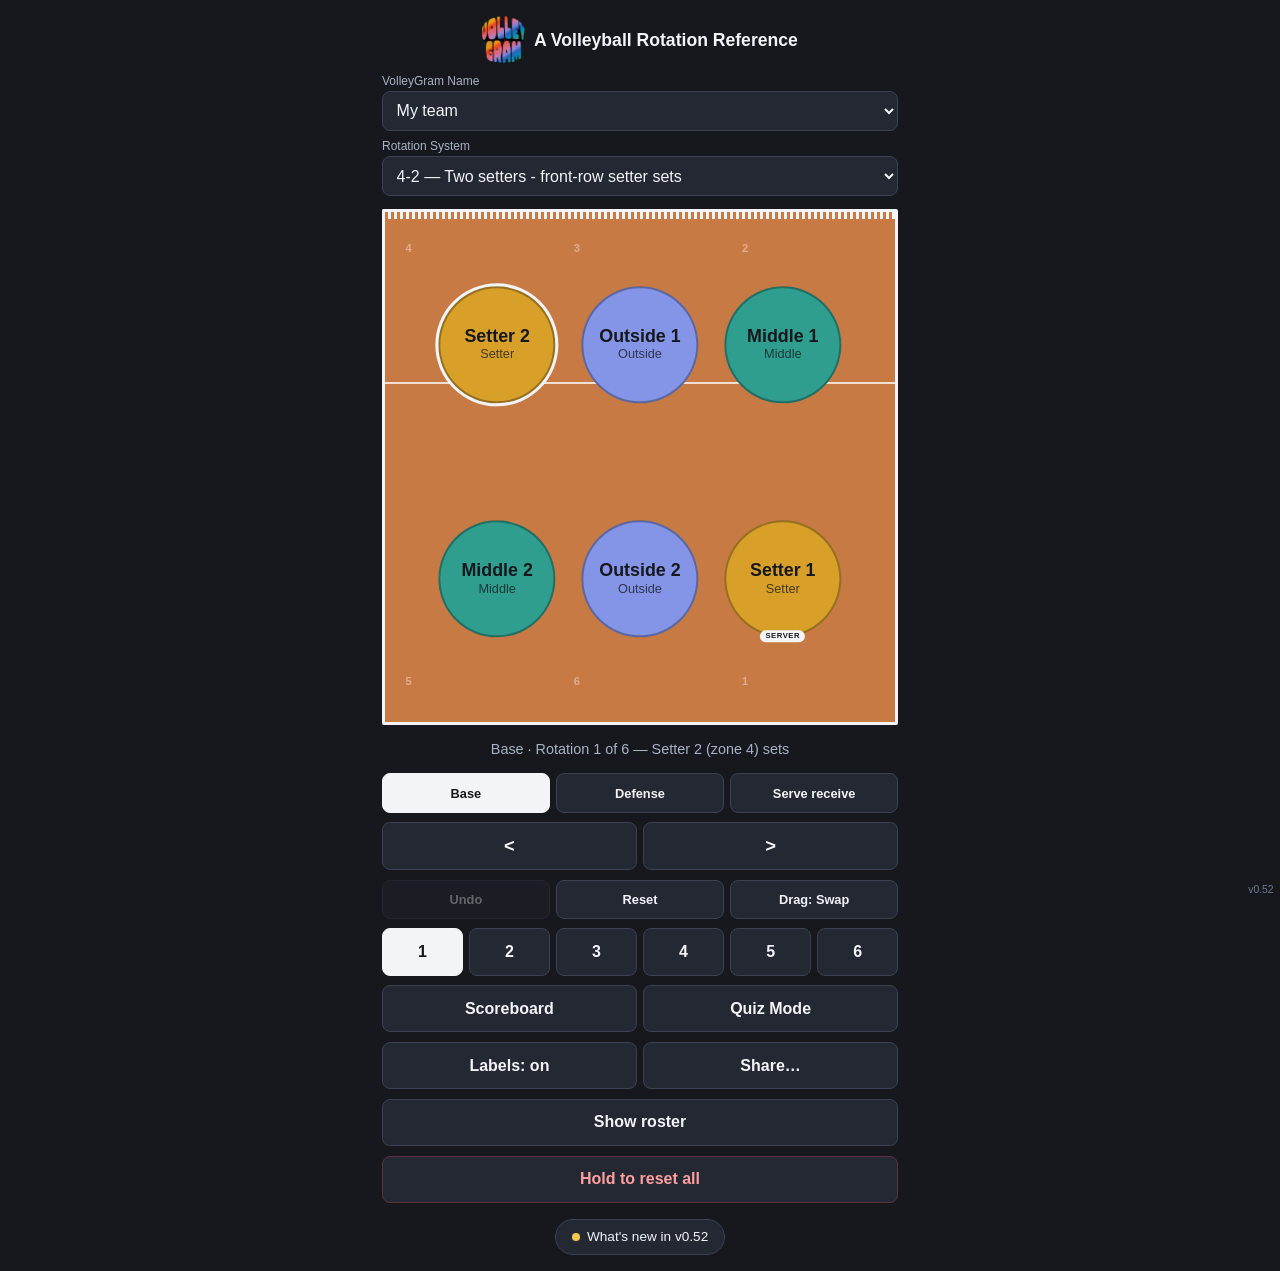
==== commit a715a918: "v0.52: a What's new page, and a Next in badge on whoever comes off the bench next - What's new: ever" ====
--- a/index.html
+++ b/index.html
@@ -17,9 +17,9 @@
        purpose rather than arrived at by accident. The maskable one is a
        separate file because Android crops to a circle of 80% diameter, which
        would take the ends off a wordmark drawn to the edges. -->
-  <link rel="icon" href="assets/favicon-32.png?v=0.51" sizes="32x32" type="image/png">
-  <link rel="apple-touch-icon" href="assets/icon-180.png?v=0.51">
-  <link rel="manifest" href="manifest.webmanifest?v=0.51">
+  <link rel="icon" href="assets/favicon-32.png?v=0.52" sizes="32x32" type="image/png">
+  <link rel="apple-touch-icon" href="assets/icon-180.png?v=0.52">
+  <link rel="manifest" href="manifest.webmanifest?v=0.52">
 
   <!-- Link previews. The share feature sends URLs to team-mates by text, so
        these are what a chat app draws in the bubble. og:image has to be
@@ -28,13 +28,13 @@
   <meta property="og:title" content="VolleyGram">
   <meta property="og:description" content="A volleyball rotation reference. See where everyone stands in every rotation.">
   <meta property="og:url" content="https://hamtaro626.github.io/VolleyGram/">
-  <meta property="og:image" content="https://hamtaro626.github.io/VolleyGram/assets/og.png?v=0.51">
+  <meta property="og:image" content="https://hamtaro626.github.io/VolleyGram/assets/og.png?v=0.52">
   <meta name="twitter:card" content="summary_large_image">
   <!-- The ?v= query is cache busting. A browser caches by URL, so changing the
        query makes style.css a URL it has never seen and must fetch fresh.
        Bump this on any release that changes the CSS or JS, or phones will keep
        showing the old one. -->
-  <link rel="stylesheet" href="style.css?v=0.51">
+  <link rel="stylesheet" href="style.css?v=0.52">
 </head>
 <body>
   <main>
@@ -56,7 +56,7 @@
     <h1 class="masthead">
       <button type="button" id="replayIntro" class="title-replay"
         title="Replay the intro" aria-label="VolleyGram. Replay the intro."
-        ><img class="logo" src="assets/logo.webp?v=0.51" width="179" height="200"
+        ><img class="logo" src="assets/logo.webp?v=0.52" width="179" height="200"
           alt="VolleyGram"></button>
       <span class="tagline">A Volleyball Rotation Reference</span>
     </h1>
@@ -232,6 +232,12 @@
         <button id="deleteLineup" class="danger">Delete</button>
       </div>
     </section>
+
+    <!-- The way into What's new (v0.52). The very end of the page, after the
+         roster and the quiz, so it never sits between controls. Below Hold to
+         reset all is safe in both directions: a stray tap can't reset anything,
+         because reset needs a 1.5s hold. -->
+    <button class="whats-new" id="openChangelog" aria-controls="changelog">What's new</button>
   </main>
 
   <!-- The scoreboard, outside <main> because it replaces the whole page rather
@@ -295,10 +301,179 @@
     </div>
   </section>
 
+  <!-- What's new, v0.52. Outside <main> because, like the scoreboard, it
+       replaces the page while it's open. Newest first, so the change someone
+       is most likely asking about is the one at the top. Written for players
+       and coaches, not for whoever maintains this -- SPEC.md is that. The top
+       entry must match the version in the ?v= URLs; test/migration.js §67
+       checks it, so a release can't ship without saying what it changed. -->
+  <section class="changelog" id="changelog" hidden
+    role="dialog" aria-modal="true" aria-labelledby="changelogTitle">
+    <div class="cl-head">
+      <h2 id="changelogTitle">What's new</h2>
+      <button id="closeChangelog">Done</button>
+    </div>
+    <ol class="cl-list">
+      <li data-version="0.52">
+        <h3>v0.52</h3>
+        <ul>
+          <li><strong>What's new</strong> &mdash; this page. It's at the bottom of the app, and lights up when there's something you haven't read.</li>
+          <li><strong>&ldquo;Next in&rdquo; badge</strong> on whoever comes off the bench next rotation, on screen and in saved images, so a screenshot says who's up.</li>
+        </ul>
+      </li>
+      <li data-version="0.51">
+        <h3>v0.51</h3>
+        <ul>
+          <li><strong>Sit a player out.</strong> Hold them on the court, or press <em>Out</em> on their roster row. They stay on the team but leave the rotation, which works itself out without them. Press <em>Out</em> again to bring them back.</li>
+          <li><strong>New team</strong> and <strong>Duplicate this team</strong> are now at the bottom of the VolleyGram Name list.</li>
+          <li>Replaces v0.50's typed-in subs.</li>
+        </ul>
+      </li>
+      <li data-version="0.50">
+        <h3>v0.50</h3>
+        <ul>
+          <li>Temporary subs: hold a player and type in a fill-in. Replaced by sitting out in v0.51.</li>
+        </ul>
+      </li>
+      <li data-version="0.49">
+        <h3>v0.49</h3>
+        <ul>
+          <li><strong>Swap players by dragging.</strong> Drag one player onto another, or tap two, and they trade places in the lineup &mdash; in every rotation. This is now what a drag does.</li>
+          <li><strong>Drag: Move</strong>, beside Undo, switches back to positioning players by hand.</li>
+        </ul>
+      </li>
+      <li data-version="0.48">
+        <h3>v0.48</h3>
+        <ul>
+          <li>Scoreboard: a game clock that starts on the first point, and the time of day.</li>
+          <li>A <strong>&minus;1</strong> on each side instead of one Undo, so a point noticed late comes off the right team.</li>
+        </ul>
+      </li>
+      <li data-version="0.42">
+        <h3>v0.42 &ndash; v0.47</h3>
+        <ul>
+          <li>The VolleyGram logo, and app icons for your home screen.</li>
+          <li>The players spin in when the app opens. Tap the logo to watch it again.</li>
+        </ul>
+      </li>
+      <li data-version="0.41">
+        <h3>v0.41</h3>
+        <ul>
+          <li>The court sizes itself to your screen, and names scale with it.</li>
+        </ul>
+      </li>
+      <li data-version="0.40">
+        <h3>v0.33 &ndash; v0.40</h3>
+        <ul>
+          <li>Buttons regrouped by what they do. Sharing and saving images live behind <strong>Share&hellip;</strong>.</li>
+          <li>Overlap problems are flagged on the players themselves.</li>
+          <li>Off-white sand for beach, with court lines you can see on it.</li>
+          <li>Undo no longer rewinds the scoreboard. The screen stays awake while the scoreboard is up.</li>
+          <li>Players can be moved with the arrow keys.</li>
+        </ul>
+      </li>
+      <li data-version="0.31">
+        <h3>v0.26 &ndash; v0.32</h3>
+        <ul>
+          <li>Fixed: reordering the roster could snap back when you changed rotation.</li>
+          <li>Fixed: with seven or more, the player off court was drawn off the edge of the screen.</li>
+          <li>Fixed: double-tapping zoomed the page, and the court blocked scrolling.</li>
+          <li>Holding a button no longer selects its text.</li>
+        </ul>
+      </li>
+      <li data-version="0.25">
+        <h3>v0.23 &ndash; v0.25</h3>
+        <ul>
+          <li>Fixed: with seven or more, the serving order didn't follow the roster. The roster is the serving order.</li>
+          <li><strong>Subs enter at</strong> is back, and defaults to zone 1.</li>
+        </ul>
+      </li>
+      <li data-version="0.22">
+        <h3>v0.22</h3>
+        <ul>
+          <li><strong>Scoreboard</strong>: two teams, big numbers, a record of who won each game.</li>
+        </ul>
+      </li>
+      <li data-version="0.21">
+        <h3>v0.21</h3>
+        <ul>
+          <li>Playing <strong>surface</strong> per team: indoor, grass or beach.</li>
+        </ul>
+      </li>
+      <li data-version="0.20">
+        <h3>v0.20</h3>
+        <ul>
+          <li>Short-handed? Five players still rotate through six zones, and the app tells you when nobody's left to serve.</li>
+        </ul>
+      </li>
+      <li data-version="0.19">
+        <h3>v0.19</h3>
+        <ul>
+          <li>Optional <strong>overlap check</strong>: flags players out of rotational order at the serve.</li>
+        </ul>
+      </li>
+      <li data-version="0.18">
+        <h3>v0.15 &ndash; v0.18</h3>
+        <ul>
+          <li><strong>Share team</strong>: the whole diagram travels in a link. No accounts.</li>
+          <li>Save to Photos on phones that support it.</li>
+          <li>Fixed: tapping a player used to pin them in place.</li>
+          <li>The version number in the corner.</li>
+        </ul>
+      </li>
+      <li data-version="0.14">
+        <h3>v0.13 &ndash; v0.14</h3>
+        <ul>
+          <li>Named <strong>VolleyGram</strong>.</li>
+          <li>Formation tabs right under the court. The ring now marks whoever is setting.</li>
+        </ul>
+      </li>
+      <li data-version="0.12">
+        <h3>v0.12</h3>
+        <ul>
+          <li><strong>Quiz Mode</strong>: tap the zone where a player belongs.</li>
+          <li>Images with a transparent background.</li>
+        </ul>
+      </li>
+      <li data-version="0.11">
+        <h3>v0.11</h3>
+        <ul>
+          <li><strong>Serve receive</strong> and <strong>Defense</strong> formations, worked out from who's on court.</li>
+        </ul>
+      </li>
+      <li data-version="0.10">
+        <h3>v0.9 &ndash; v0.10</h3>
+        <ul>
+          <li>Zone numbers on the court. Swipe to change rotation.</li>
+          <li>Reorder the roster by dragging. A <em>Server</em> label on zone 1.</li>
+          <li>Save all rotations as one image.</li>
+        </ul>
+      </li>
+      <li data-version="0.8">
+        <h3>v0.5 &ndash; v0.8</h3>
+        <ul>
+          <li><strong>5-1</strong> and <strong>6-2</strong> systems, plus Simple with no roles.</li>
+          <li>More than one saved team.</li>
+          <li>Roles that change for a single rotation.</li>
+          <li>Save as image.</li>
+        </ul>
+      </li>
+      <li data-version="0.4">
+        <h3>v0.1 &ndash; v0.4</h3>
+        <ul>
+          <li>The court, six players, and rotations 1 to 6.</li>
+          <li>Drag players; each rotation remembers its own diagram.</li>
+          <li>Real names, colours by role, up to 12 players, and Undo.</li>
+        </ul>
+      </li>
+    </ol>
+  </section>
+
   <!-- Which build you're actually looking at. Fixed in the corner so checking it
-       never means scrolling, and filled by script.js from its own URL. -->
+       never means scrolling, and filled by script.js from its own URL. Not a
+       button: it floats over the page, so it must never swallow a tap. -->
   <p class="version" id="version"></p>
 
-  <script src="script.js?v=0.51"></script>
+  <script src="script.js?v=0.52"></script>
 </body>
 </html>
--- a/style.css
+++ b/style.css
@@ -484,6 +484,37 @@
   display: block;
 }
 
+/* Off court now, on court next rotation (v0.52). The Server pill's spot and
+   colours -- nobody is ever both, one is in zone 1 and the other is off court
+   -- so a screenshot shows who's up without anyone counting around the ring. */
+.player .next-tag {
+  display: none;
+  position: absolute;
+  left: 50%;
+  bottom: -0.4rem;
+  transform: translateX(-50%);
+  padding: 0.14rem 0.32rem;
+  border-radius: 999px;
+  background: var(--pill-bg);
+  color: var(--pill-fg);
+  font-size: 0.48rem;
+  font-weight: 700;
+  letter-spacing: 0.07em;
+  line-height: 1;
+  text-transform: uppercase;
+  white-space: nowrap;
+}
+
+.player.next-in .next-tag {
+  display: block;
+}
+
+/* Less faded than the rest of the bench, so the pill reads. Opacity applies to
+   the whole circle, pill included, so this is the only way to lift it. */
+.player.benched.next-in {
+  opacity: 0.85;
+}
+
 /* The overlap flag, as a badge rather than a sentence under the court. Sits
    opposite the Server pill so a player who is both does not stack them, and
    red rather than white so it reads as a problem at a glance. */
@@ -708,8 +739,86 @@
    orientation, and grows properly on an iPad. */
 
 body.scoring > main,
-body.scoring > .version {
-  display: none;
+body.scoring > .version,
+body.reading > main,
+body.reading > .version {
+  display: none;
+}
+
+/* --- What's new (v0.52) ------------------------------------------------ */
+
+/* Takes over the page like the scoreboard, but it's for reading, so it
+   scrolls and keeps a comfortable line length rather than sizing off vmin. */
+.changelog {
+  max-width: 34rem;
+  margin: 0 auto;
+}
+
+.changelog[hidden] {
+  display: none;
+}
+
+.cl-head {
+  position: sticky;
+  top: 0;
+  display: flex;
+  align-items: center;
+  justify-content: space-between;
+  gap: 1rem;
+  padding: 0.25rem 0 0.75rem;
+  background: #16181d;
+}
+
+.cl-head h2 {
+  margin: 0;
+  font-size: 1.3rem;
+}
+
+.cl-head button {
+  padding: 0.6rem 1.2rem;
+}
+
+.cl-list {
+  list-style: none;
+  margin: 0;
+  padding: 0;
+}
+
+.cl-list > li {
+  padding: 0.9rem 0;
+  border-top: 1px solid #3a4152;
+}
+
+.cl-list h3 {
+  margin: 0 0 0.4rem;
+  font-size: 1rem;
+  font-variant-numeric: tabular-nums;
+}
+
+/* The newest one is the one people opened this to read. */
+.cl-list > li:first-child h3::after {
+  content: 'Latest';
+  margin-left: 0.5rem;
+  padding: 0.12rem 0.45rem;
+  border-radius: 999px;
+  background: #f2f4f8;
+  color: #16181d;
+  font-size: 0.65rem;
+  font-weight: 700;
+  letter-spacing: 0.05em;
+  text-transform: uppercase;
+  vertical-align: 0.1rem;
+}
+
+.cl-list ul {
+  margin: 0;
+  padding-left: 1.1rem;
+  color: #c9cfdc;
+  line-height: 1.45;
+}
+
+.cl-list ul li + li {
+  margin-top: 0.3rem;
 }
 
 .scoreboard {
@@ -1029,6 +1138,38 @@
   font-variant-numeric: tabular-nums;
   color: #6f7891;
   pointer-events: none;
+}
+
+/* What's new, v0.52: the last thing on the page. Quiet -- a text button, not
+   a card -- because it's read once per release, not used courtside. */
+.whats-new {
+  display: block;
+  margin: 1rem auto 0;
+  padding: 0.6rem 1rem;
+  border: 0;
+  background: none;
+  font-size: 0.85rem;
+  font-weight: 500;
+  color: #8e97ad;
+}
+
+/* There's a release you haven't read about. Lit, with a dot, until you do. */
+.whats-new.unseen {
+  color: #f2f4f8;
+  border: 1px solid #3a4152;
+  background: #232833;
+  border-radius: 999px;
+}
+
+.whats-new.unseen::before {
+  content: '';
+  display: inline-block;
+  width: 0.5rem;
+  height: 0.5rem;
+  margin-right: 0.45rem;
+  border-radius: 50%;
+  background: #f2c94c;
+  vertical-align: 0.05rem;
 }
 
 /* --- Buttons ---------------------------------------------------------- */
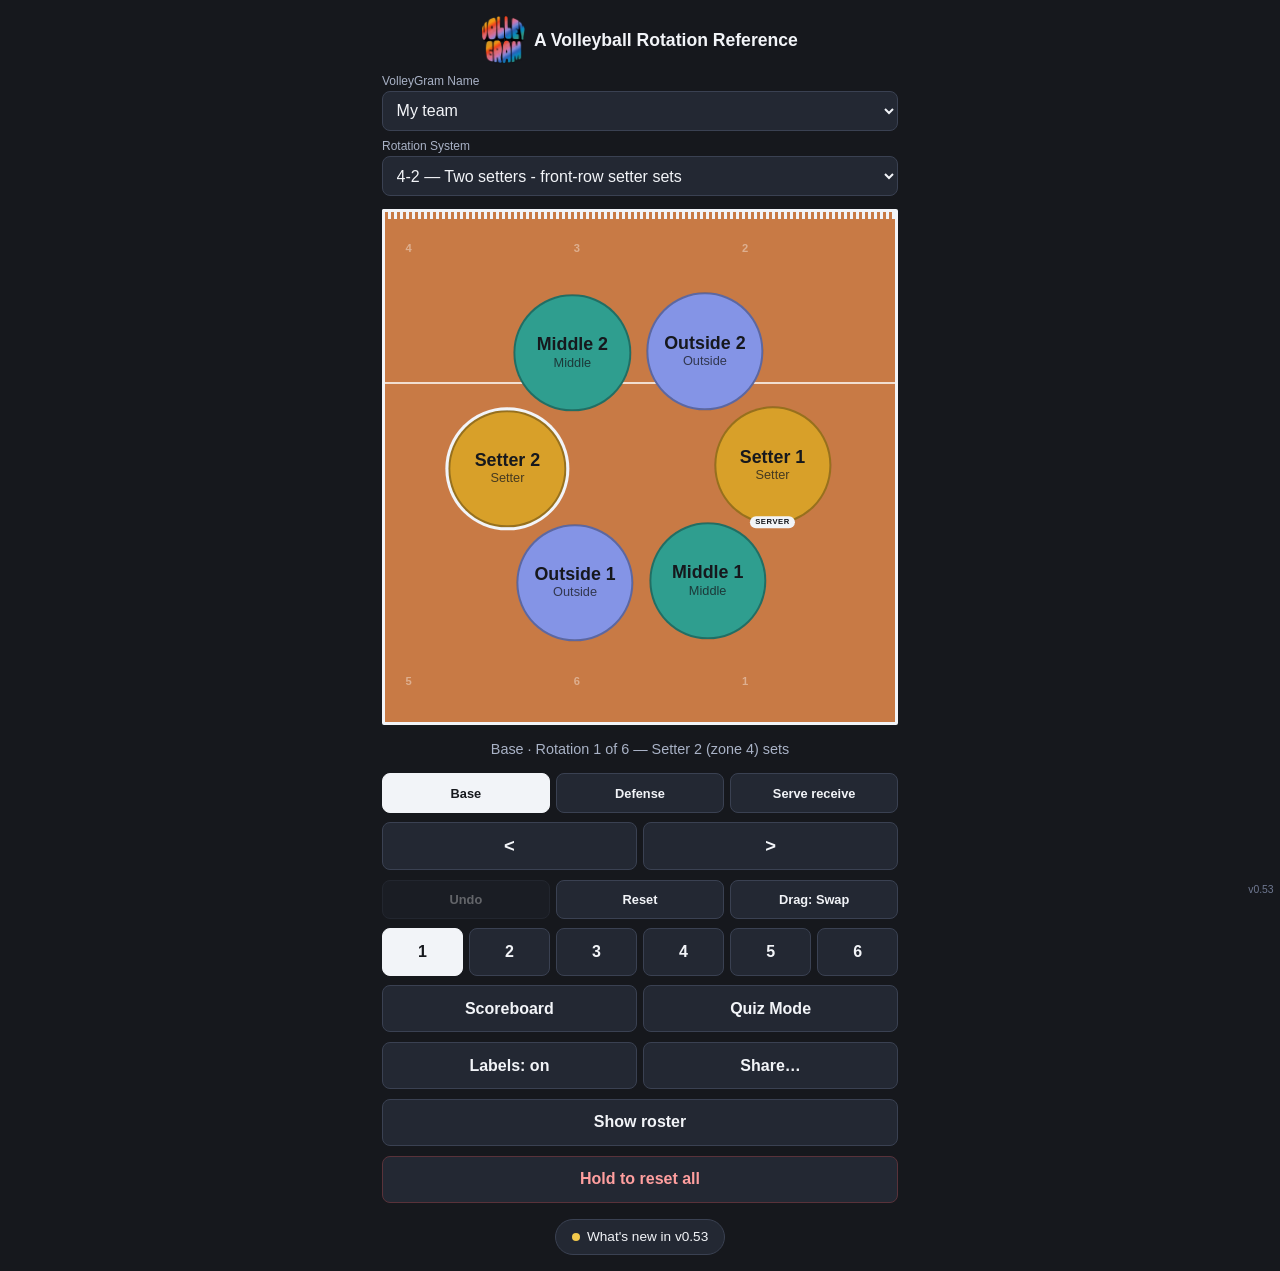
==== commit 6719c5fe: "v0.53: share links stop opening an empty VolleyGram - Removes og:url, which pointed link previews at" ====
--- a/index.html
+++ b/index.html
@@ -17,24 +17,28 @@
        purpose rather than arrived at by accident. The maskable one is a
        separate file because Android crops to a circle of 80% diameter, which
        would take the ends off a wordmark drawn to the edges. -->
-  <link rel="icon" href="assets/favicon-32.png?v=0.52" sizes="32x32" type="image/png">
-  <link rel="apple-touch-icon" href="assets/icon-180.png?v=0.52">
-  <link rel="manifest" href="manifest.webmanifest?v=0.52">
+  <link rel="icon" href="assets/favicon-32.png?v=0.53" sizes="32x32" type="image/png">
+  <link rel="apple-touch-icon" href="assets/icon-180.png?v=0.53">
+  <link rel="manifest" href="manifest.webmanifest?v=0.53">
 
   <!-- Link previews. The share feature sends URLs to team-mates by text, so
        these are what a chat app draws in the bubble. og:image has to be
-       absolute -- a crawler has no page to resolve a relative path against. -->
+       absolute -- a crawler has no page to resolve a relative path against.
+
+       No og:url, on purpose (v0.53). It names a page's "real" address, and a
+       share link's real address is the one carrying the team after #g=. With
+       the bare home page declared here, chat apps that send you to og:url when
+       you tap the preview opened an empty VolleyGram instead of the team. -->
   <meta property="og:type" content="website">
   <meta property="og:title" content="VolleyGram">
   <meta property="og:description" content="A volleyball rotation reference. See where everyone stands in every rotation.">
-  <meta property="og:url" content="https://hamtaro626.github.io/VolleyGram/">
-  <meta property="og:image" content="https://hamtaro626.github.io/VolleyGram/assets/og.png?v=0.52">
+  <meta property="og:image" content="https://hamtaro626.github.io/VolleyGram/assets/og.png?v=0.53">
   <meta name="twitter:card" content="summary_large_image">
   <!-- The ?v= query is cache busting. A browser caches by URL, so changing the
        query makes style.css a URL it has never seen and must fetch fresh.
        Bump this on any release that changes the CSS or JS, or phones will keep
        showing the old one. -->
-  <link rel="stylesheet" href="style.css?v=0.52">
+  <link rel="stylesheet" href="style.css?v=0.53">
 </head>
 <body>
   <main>
@@ -56,7 +60,7 @@
     <h1 class="masthead">
       <button type="button" id="replayIntro" class="title-replay"
         title="Replay the intro" aria-label="VolleyGram. Replay the intro."
-        ><img class="logo" src="assets/logo.webp?v=0.52" width="179" height="200"
+        ><img class="logo" src="assets/logo.webp?v=0.53" width="179" height="200"
           alt="VolleyGram"></button>
       <span class="tagline">A Volleyball Rotation Reference</span>
     </h1>
@@ -70,6 +74,14 @@
       <span>Rotation System</span>
       <select id="system"><!-- filled by script.js --></select>
     </label>
+
+    <!-- What happened to a share link you just opened (v0.53). Shown once, on
+         arrival, and dismissed by hand: someone opening a link from a chat
+         needs to know it worked, and that their own teams are still here. -->
+    <div class="notice" id="importNotice" role="status" hidden>
+      <p id="importNoticeText"></p>
+      <button id="dismissImportNotice" aria-label="Dismiss">&times;</button>
+    </div>
 
     <div class="court" id="court">
       <div class="net"></div>
@@ -314,6 +326,13 @@
       <button id="closeChangelog">Done</button>
     </div>
     <ol class="cl-list">
+      <li data-version="0.53">
+        <h3>v0.53</h3>
+        <ul>
+          <li><strong>Fixed: shared team links.</strong> In some chat apps, tapping the link preview opened an empty VolleyGram instead of the team. If a link you were sent before opened an empty page, ask for it to be sent again.</li>
+          <li>Opening a shared link now says what it added, or that the link was cut short on the way.</li>
+        </ul>
+      </li>
       <li data-version="0.52">
         <h3>v0.52</h3>
         <ul>
@@ -474,6 +493,6 @@
        button: it floats over the page, so it must never swallow a tap. -->
   <p class="version" id="version"></p>
 
-  <script src="script.js?v=0.52"></script>
+  <script src="script.js?v=0.53"></script>
 </body>
 </html>
--- a/style.css
+++ b/style.css
@@ -624,6 +624,45 @@
   min-height: calc(var(--status-lines) * 1.35em);
 }
 
+/* What happened to a share link you just opened, v0.53. */
+.notice {
+  display: flex;
+  align-items: flex-start;
+  gap: 0.5rem;
+  margin-bottom: 0.75rem;
+  padding: 0.6rem 0.4rem 0.6rem 0.8rem;
+  border: 1px solid #3a4152;
+  border-radius: 8px;
+  background: #232833;
+  font-size: 0.85rem;
+  line-height: 1.4;
+}
+
+.notice[hidden] {
+  display: none;
+}
+
+.notice p {
+  flex: 1;
+  margin: 0;
+}
+
+.notice button {
+  flex: 0 0 auto;
+  padding: 0.1rem 0.55rem;
+  border: 0;
+  background: none;
+  font-size: 1.2rem;
+  line-height: 1;
+  color: #a9b2c6;
+}
+
+/* A link that couldn't be read. The overlap flag's red, so it reads as a
+   problem rather than news. */
+.notice.failed {
+  border-color: #ff9f9f;
+}
+
 .formations {
   display: grid;
   grid-template-columns: repeat(3, 1fr);
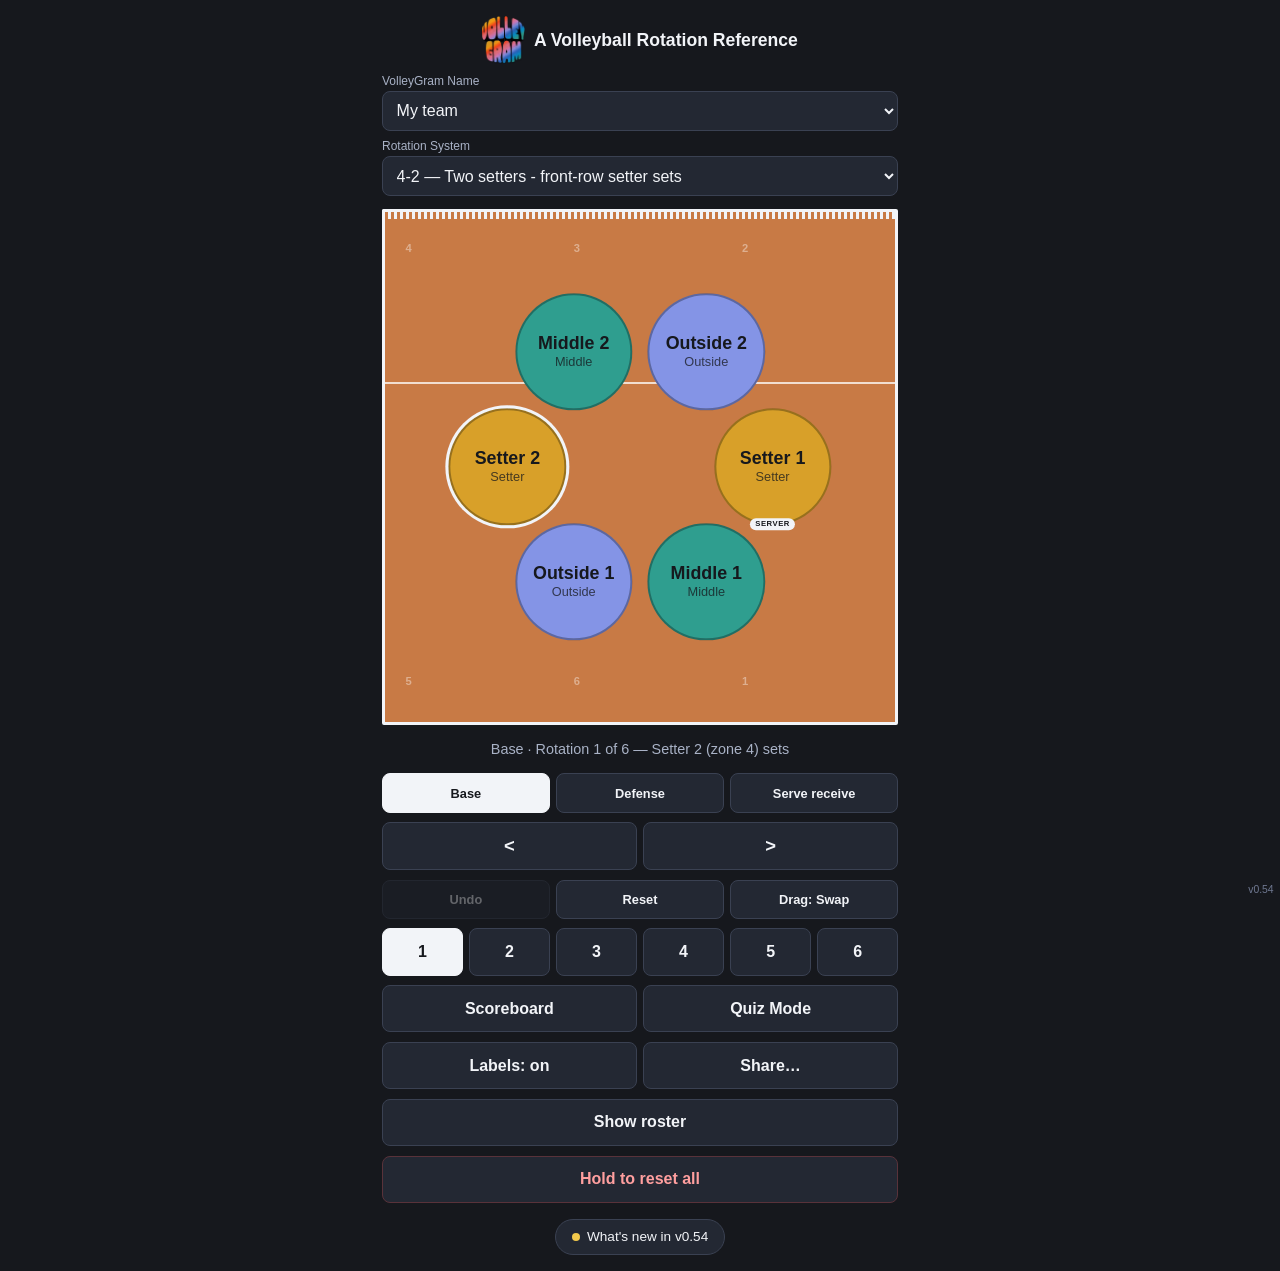
==== commit 1ce9ffa5: "v0.54: the next one in fades with the bench again, and What's new opens at the top - Next in: back t" ====
--- a/index.html
+++ b/index.html
@@ -17,9 +17,9 @@
        purpose rather than arrived at by accident. The maskable one is a
        separate file because Android crops to a circle of 80% diameter, which
        would take the ends off a wordmark drawn to the edges. -->
-  <link rel="icon" href="assets/favicon-32.png?v=0.53" sizes="32x32" type="image/png">
-  <link rel="apple-touch-icon" href="assets/icon-180.png?v=0.53">
-  <link rel="manifest" href="manifest.webmanifest?v=0.53">
+  <link rel="icon" href="assets/favicon-32.png?v=0.54" sizes="32x32" type="image/png">
+  <link rel="apple-touch-icon" href="assets/icon-180.png?v=0.54">
+  <link rel="manifest" href="manifest.webmanifest?v=0.54">
 
   <!-- Link previews. The share feature sends URLs to team-mates by text, so
        these are what a chat app draws in the bubble. og:image has to be
@@ -32,13 +32,13 @@
   <meta property="og:type" content="website">
   <meta property="og:title" content="VolleyGram">
   <meta property="og:description" content="A volleyball rotation reference. See where everyone stands in every rotation.">
-  <meta property="og:image" content="https://hamtaro626.github.io/VolleyGram/assets/og.png?v=0.53">
+  <meta property="og:image" content="https://hamtaro626.github.io/VolleyGram/assets/og.png?v=0.54">
   <meta name="twitter:card" content="summary_large_image">
   <!-- The ?v= query is cache busting. A browser caches by URL, so changing the
        query makes style.css a URL it has never seen and must fetch fresh.
        Bump this on any release that changes the CSS or JS, or phones will keep
        showing the old one. -->
-  <link rel="stylesheet" href="style.css?v=0.53">
+  <link rel="stylesheet" href="style.css?v=0.54">
 </head>
 <body>
   <main>
@@ -60,7 +60,7 @@
     <h1 class="masthead">
       <button type="button" id="replayIntro" class="title-replay"
         title="Replay the intro" aria-label="VolleyGram. Replay the intro."
-        ><img class="logo" src="assets/logo.webp?v=0.53" width="179" height="200"
+        ><img class="logo" src="assets/logo.webp?v=0.54" width="179" height="200"
           alt="VolleyGram"></button>
       <span class="tagline">A Volleyball Rotation Reference</span>
     </h1>
@@ -326,6 +326,13 @@
       <button id="closeChangelog">Done</button>
     </div>
     <ol class="cl-list">
+      <li data-version="0.54">
+        <h3>v0.54</h3>
+        <ul>
+          <li>The player coming in next is faded like the rest of the bench again, still with their <em>Next in</em> label.</li>
+          <li>What's new opens at the top, and Done puts you back where you were.</li>
+        </ul>
+      </li>
       <li data-version="0.53">
         <h3>v0.53</h3>
         <ul>
@@ -493,6 +500,6 @@
        button: it floats over the page, so it must never swallow a tap. -->
   <p class="version" id="version"></p>
 
-  <script src="script.js?v=0.53"></script>
+  <script src="script.js?v=0.54"></script>
 </body>
 </html>
--- a/style.css
+++ b/style.css
@@ -486,7 +486,9 @@
 
 /* Off court now, on court next rotation (v0.52). The Server pill's spot and
    colours -- nobody is ever both, one is in zone 1 and the other is off court
-   -- so a screenshot shows who's up without anyone counting around the ring. */
+   -- so a screenshot shows who's up without anyone counting around the ring.
+   Faded with the rest of the bench (v0.54): v0.52 lifted the next one in to
+   0.85 so the pill would read, and it made them look like they were on court. */
 .player .next-tag {
   display: none;
   position: absolute;
@@ -509,11 +511,6 @@
   display: block;
 }
 
-/* Less faded than the rest of the bench, so the pill reads. Opacity applies to
-   the whole circle, pill included, so this is the only way to lift it. */
-.player.benched.next-in {
-  opacity: 0.85;
-}
 
 /* The overlap flag, as a badge rather than a sentence under the court. Sits
    opposite the Server pill so a player who is both does not stack them, and
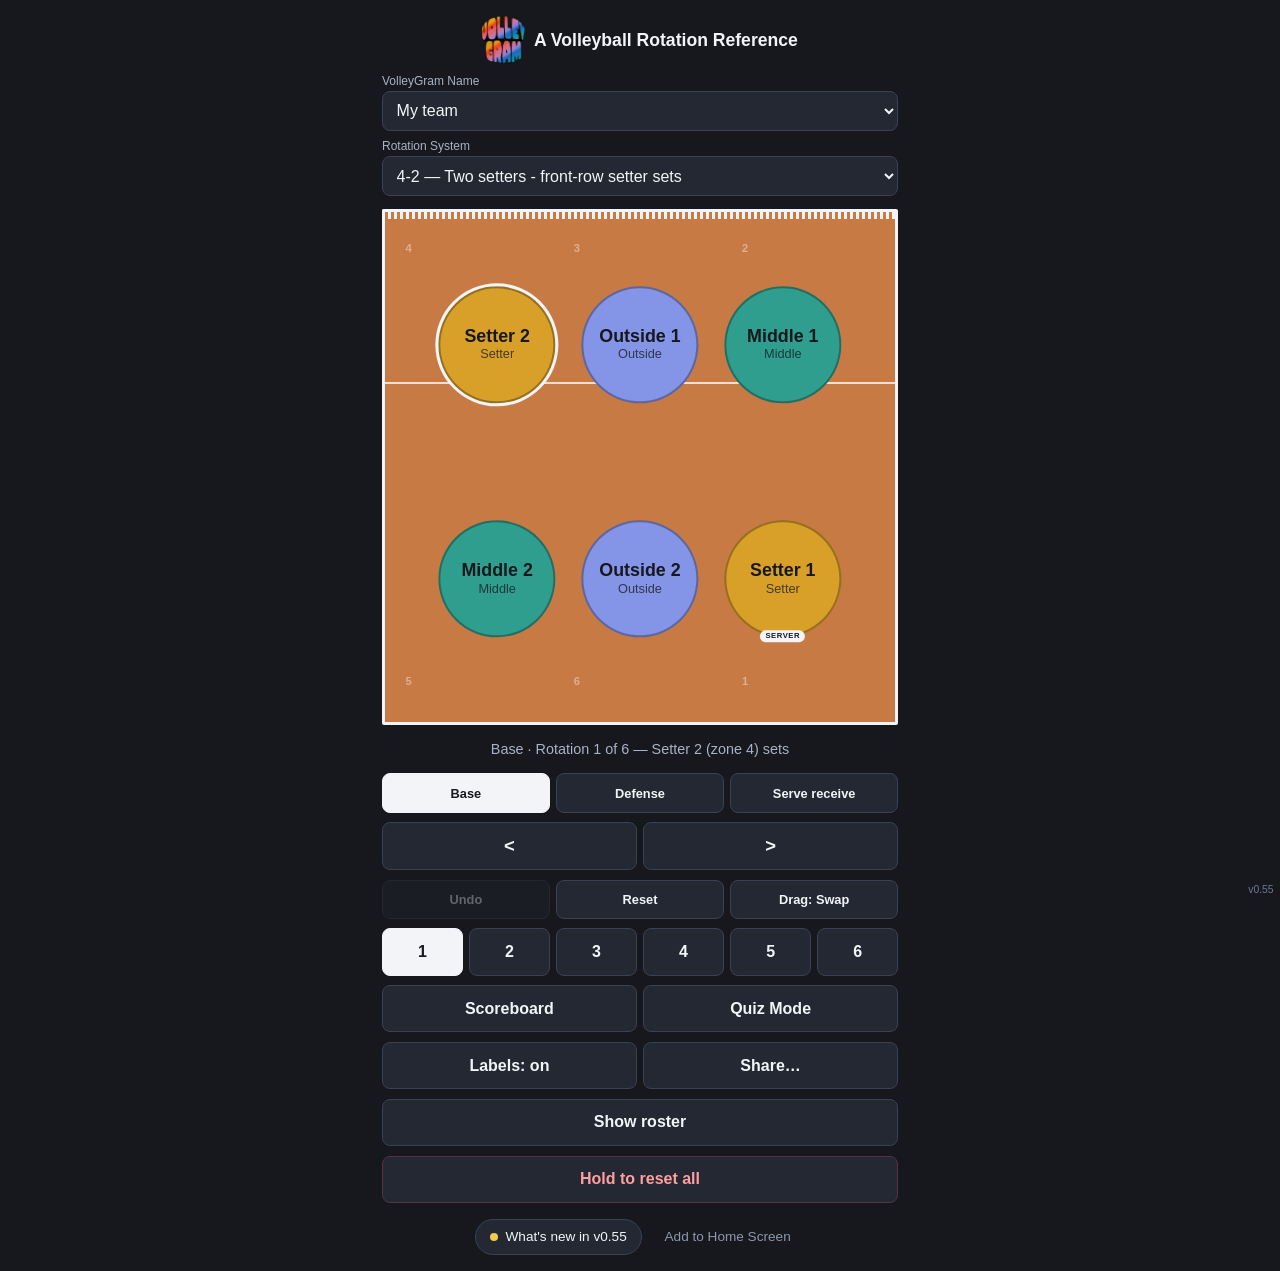
==== commit 29410ed1: "v0.55: works offline, and an Add to Home Screen page - sw.js: a service worker that keeps a copy of " ====
--- a/index.html
+++ b/index.html
@@ -17,9 +17,9 @@
        purpose rather than arrived at by accident. The maskable one is a
        separate file because Android crops to a circle of 80% diameter, which
        would take the ends off a wordmark drawn to the edges. -->
-  <link rel="icon" href="assets/favicon-32.png?v=0.54" sizes="32x32" type="image/png">
-  <link rel="apple-touch-icon" href="assets/icon-180.png?v=0.54">
-  <link rel="manifest" href="manifest.webmanifest?v=0.54">
+  <link rel="icon" href="assets/favicon-32.png?v=0.55" sizes="32x32" type="image/png">
+  <link rel="apple-touch-icon" href="assets/icon-180.png?v=0.55">
+  <link rel="manifest" href="manifest.webmanifest?v=0.55">
 
   <!-- Link previews. The share feature sends URLs to team-mates by text, so
        these are what a chat app draws in the bubble. og:image has to be
@@ -32,13 +32,13 @@
   <meta property="og:type" content="website">
   <meta property="og:title" content="VolleyGram">
   <meta property="og:description" content="A volleyball rotation reference. See where everyone stands in every rotation.">
-  <meta property="og:image" content="https://hamtaro626.github.io/VolleyGram/assets/og.png?v=0.54">
+  <meta property="og:image" content="https://hamtaro626.github.io/VolleyGram/assets/og.png?v=0.55">
   <meta name="twitter:card" content="summary_large_image">
   <!-- The ?v= query is cache busting. A browser caches by URL, so changing the
        query makes style.css a URL it has never seen and must fetch fresh.
        Bump this on any release that changes the CSS or JS, or phones will keep
        showing the old one. -->
-  <link rel="stylesheet" href="style.css?v=0.54">
+  <link rel="stylesheet" href="style.css?v=0.55">
 </head>
 <body>
   <main>
@@ -60,7 +60,7 @@
     <h1 class="masthead">
       <button type="button" id="replayIntro" class="title-replay"
         title="Replay the intro" aria-label="VolleyGram. Replay the intro."
-        ><img class="logo" src="assets/logo.webp?v=0.54" width="179" height="200"
+        ><img class="logo" src="assets/logo.webp?v=0.55" width="179" height="200"
           alt="VolleyGram"></button>
       <span class="tagline">A Volleyball Rotation Reference</span>
     </h1>
@@ -245,11 +245,14 @@
       </div>
     </section>
 
-    <!-- The way into What's new (v0.52). The very end of the page, after the
-         roster and the quiz, so it never sits between controls. Below Hold to
-         reset all is safe in both directions: a stray tap can't reset anything,
-         because reset needs a 1.5s hold. -->
-    <button class="whats-new" id="openChangelog" aria-controls="changelog">What's new</button>
+    <!-- The ways into What's new (v0.52) and Add to Home Screen (v0.55). The
+         very end of the page, after the roster and the quiz, so they never sit
+         between controls. Below Hold to reset all is safe in both directions: a
+         stray tap can't reset anything, because reset needs a 1.5s hold. -->
+    <div class="page-links">
+      <button class="page-link" id="openChangelog" aria-controls="changelog">What's new</button>
+      <button class="page-link" id="openInstall" aria-controls="install">Add to Home Screen</button>
+    </div>
   </main>
 
   <!-- The scoreboard, outside <main> because it replaces the whole page rather
@@ -319,13 +322,20 @@
        and coaches, not for whoever maintains this -- SPEC.md is that. The top
        entry must match the version in the ?v= URLs; test/migration.js §67
        checks it, so a release can't ship without saying what it changed. -->
-  <section class="changelog" id="changelog" hidden
+  <section class="sheet changelog" id="changelog" hidden
     role="dialog" aria-modal="true" aria-labelledby="changelogTitle">
     <div class="cl-head">
       <h2 id="changelogTitle">What's new</h2>
       <button id="closeChangelog">Done</button>
     </div>
     <ol class="cl-list">
+      <li data-version="0.55">
+        <h3>v0.55</h3>
+        <ul>
+          <li><strong>Works with no signal.</strong> Once you've opened VolleyGram, it keeps working when the gym wifi doesn't.</li>
+          <li><strong>Add to Home Screen</strong>, at the bottom of the app, shows how to put VolleyGram on your phone like any other app.</li>
+        </ul>
+      </li>
       <li data-version="0.54">
         <h3>v0.54</h3>
         <ul>
@@ -495,11 +505,64 @@
     </ol>
   </section>
 
+  <!-- Add to Home Screen (v0.55). The same kind of full-screen page as What's
+       new. The steps are the browsers' own, so they're written out rather than
+       automated -- except on Android and desktop Chrome, which offer an
+       Install button of their own (beforeinstallprompt) that script.js shows
+       when it's there. script.js also puts your own phone's steps first. -->
+  <section class="sheet install" id="install" hidden
+    role="dialog" aria-modal="true" aria-labelledby="installTitle">
+    <div class="cl-head">
+      <h2 id="installTitle">Add to Home Screen</h2>
+      <button id="closeInstall">Done</button>
+    </div>
+
+    <p class="in-lead">From your home screen, VolleyGram opens full screen with
+      its own icon, like any other app &mdash; and once it's there, it works
+      with no signal.</p>
+
+    <p class="in-done" id="installedNote" hidden>You're already using
+      VolleyGram from your home screen.</p>
+
+    <button class="in-now" id="installNow" hidden>Install VolleyGram</button>
+
+    <div class="in-platforms" id="installPlatforms">
+      <section class="in-platform" data-platform="ios">
+        <h3>iPhone or iPad</h3>
+        <ol>
+          <li>Open this page in <strong>Safari</strong>.</li>
+          <li>Tap the <strong>Share</strong> button: the square with an arrow
+            pointing up, at the bottom of the screen on an iPhone and the top on
+            an iPad.</li>
+          <li>Scroll down and tap <strong>Add to Home Screen</strong>.</li>
+          <li>Tap <strong>Add</strong>.</li>
+        </ol>
+        <p class="in-note">On an iPhone, the home-screen VolleyGram keeps its own
+          teams, separate from the ones in Safari. Add it first, then build your
+          teams there.</p>
+      </section>
+
+      <section class="in-platform" data-platform="android">
+        <h3>Android</h3>
+        <ol>
+          <li>Open this page in <strong>Chrome</strong>.</li>
+          <li>Tap the <strong>&#8942;</strong> menu, top right.</li>
+          <li>Tap <strong>Add to Home screen</strong> or <strong>Install
+            app</strong>.</li>
+          <li>Tap <strong>Install</strong>.</li>
+        </ol>
+      </section>
+    </div>
+
+    <p class="in-note">Updates arrive by themselves whenever you open it with a
+      signal. Your teams stay on your phone either way.</p>
+  </section>
+
   <!-- Which build you're actually looking at. Fixed in the corner so checking it
        never means scrolling, and filled by script.js from its own URL. Not a
        button: it floats over the page, so it must never swallow a tap. -->
   <p class="version" id="version"></p>
 
-  <script src="script.js?v=0.54"></script>
+  <script src="script.js?v=0.55"></script>
 </body>
 </html>
--- a/style.css
+++ b/style.css
@@ -781,16 +781,16 @@
   display: none;
 }
 
-/* --- What's new (v0.52) ------------------------------------------------ */
-
-/* Takes over the page like the scoreboard, but it's for reading, so it
-   scrolls and keeps a comfortable line length rather than sizing off vmin. */
-.changelog {
+/* --- Full-screen pages: What's new (v0.52), Add to Home Screen (v0.55) - */
+
+/* Take over the page like the scoreboard, but they're for reading, so they
+   scroll and keep a comfortable line length rather than sizing off vmin. */
+.sheet {
   max-width: 34rem;
   margin: 0 auto;
 }
 
-.changelog[hidden] {
+.sheet[hidden] {
   display: none;
 }
 
@@ -855,6 +855,79 @@
 
 .cl-list ul li + li {
   margin-top: 0.3rem;
+}
+
+/* Add to Home Screen (v0.55). */
+.install p {
+  color: #c9cfdc;
+  line-height: 1.45;
+}
+
+.in-lead {
+  margin: 0 0 1rem;
+}
+
+.in-done {
+  padding: 0.6rem 0.8rem;
+  border: 1px solid #3a4152;
+  border-radius: 8px;
+  background: #232833;
+}
+
+.in-done[hidden],
+.in-now[hidden] {
+  display: none;
+}
+
+/* Only there when the browser offers to install it directly. Filled, like
+   an active tab, because it's the one-tap way to do the whole page. */
+.in-now {
+  display: block;
+  width: 100%;
+  margin-bottom: 1rem;
+  background: #f2f4f8;
+  border-color: #f2f4f8;
+  color: #16181d;
+}
+
+.in-platform {
+  padding: 0.9rem 0;
+  border-top: 1px solid #3a4152;
+}
+
+.in-platform h3 {
+  margin: 0 0 0.5rem;
+  font-size: 1rem;
+}
+
+/* Your own phone's steps come first, and say so. */
+.in-platform.yours h3::after {
+  content: 'Your phone';
+  margin-left: 0.5rem;
+  padding: 0.12rem 0.45rem;
+  border-radius: 999px;
+  background: #f2f4f8;
+  color: #16181d;
+  font-size: 0.65rem;
+  font-weight: 700;
+  letter-spacing: 0.05em;
+  text-transform: uppercase;
+  vertical-align: 0.1rem;
+}
+
+.in-platform ol {
+  margin: 0;
+  padding-left: 1.3rem;
+  color: #c9cfdc;
+  line-height: 1.45;
+}
+
+.in-platform ol li + li {
+  margin-top: 0.35rem;
+}
+
+.in-note {
+  font-size: 0.85rem;
 }
 
 .scoreboard {
@@ -1176,12 +1249,19 @@
   pointer-events: none;
 }
 
-/* What's new, v0.52: the last thing on the page. Quiet -- a text button, not
-   a card -- because it's read once per release, not used courtside. */
-.whats-new {
-  display: block;
-  margin: 1rem auto 0;
-  padding: 0.6rem 1rem;
+/* What's new and Add to Home Screen: the last things on the page. Quiet --
+   text buttons, not cards -- because they're read once, not used courtside.
+   Side by side, wrapping onto two lines if a narrow phone needs it. */
+.page-links {
+  display: flex;
+  flex-wrap: wrap;
+  justify-content: center;
+  gap: 0.25rem 0.5rem;
+  margin-top: 1rem;
+}
+
+.page-link {
+  padding: 0.6rem 0.9rem;
   border: 0;
   background: none;
   font-size: 0.85rem;
@@ -1189,15 +1269,19 @@
   color: #8e97ad;
 }
 
+.page-link[hidden] {
+  display: none;
+}
+
 /* There's a release you haven't read about. Lit, with a dot, until you do. */
-.whats-new.unseen {
+.page-link.unseen {
   color: #f2f4f8;
   border: 1px solid #3a4152;
   background: #232833;
   border-radius: 999px;
 }
 
-.whats-new.unseen::before {
+.page-link.unseen::before {
   content: '';
   display: inline-block;
   width: 0.5rem;
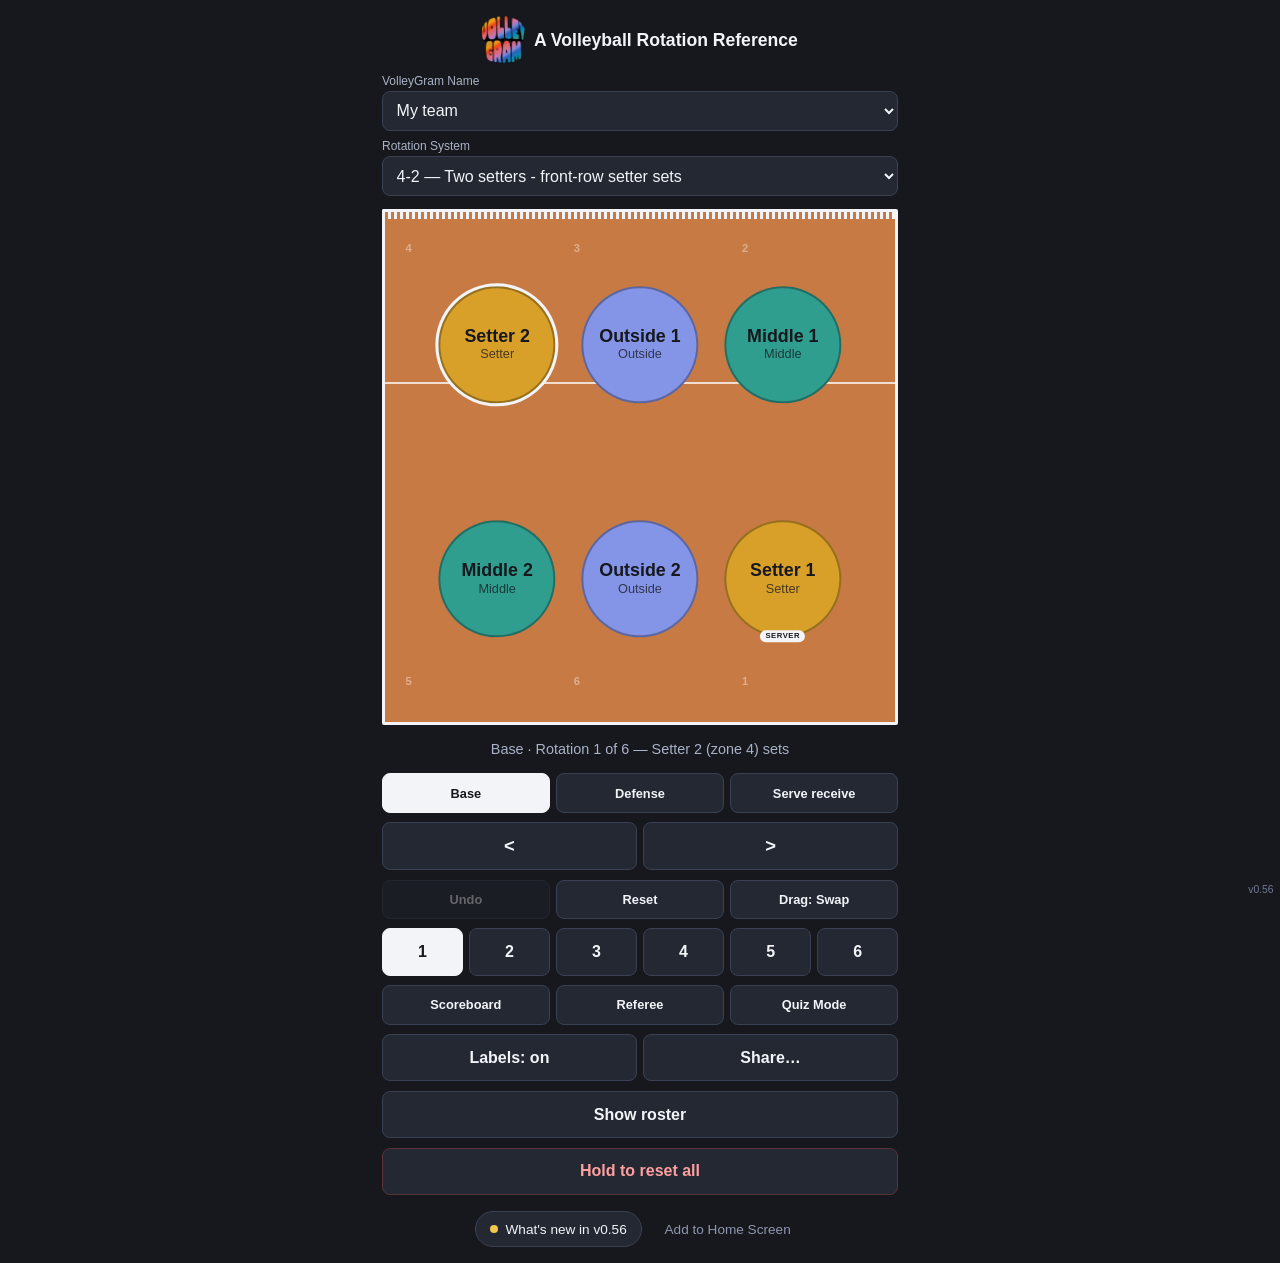
==== commit 5860f0ce: "v0.56: a Referee page with a whistle and the official signals, and a whistle on the scoreboard Co-Au" ====
--- a/index.html
+++ b/index.html
@@ -17,9 +17,9 @@
        purpose rather than arrived at by accident. The maskable one is a
        separate file because Android crops to a circle of 80% diameter, which
        would take the ends off a wordmark drawn to the edges. -->
-  <link rel="icon" href="assets/favicon-32.png?v=0.55" sizes="32x32" type="image/png">
-  <link rel="apple-touch-icon" href="assets/icon-180.png?v=0.55">
-  <link rel="manifest" href="manifest.webmanifest?v=0.55">
+  <link rel="icon" href="assets/favicon-32.png?v=0.56" sizes="32x32" type="image/png">
+  <link rel="apple-touch-icon" href="assets/icon-180.png?v=0.56">
+  <link rel="manifest" href="manifest.webmanifest?v=0.56">
 
   <!-- Link previews. The share feature sends URLs to team-mates by text, so
        these are what a chat app draws in the bubble. og:image has to be
@@ -32,13 +32,13 @@
   <meta property="og:type" content="website">
   <meta property="og:title" content="VolleyGram">
   <meta property="og:description" content="A volleyball rotation reference. See where everyone stands in every rotation.">
-  <meta property="og:image" content="https://hamtaro626.github.io/VolleyGram/assets/og.png?v=0.55">
+  <meta property="og:image" content="https://hamtaro626.github.io/VolleyGram/assets/og.png?v=0.56">
   <meta name="twitter:card" content="summary_large_image">
   <!-- The ?v= query is cache busting. A browser caches by URL, so changing the
        query makes style.css a URL it has never seen and must fetch fresh.
        Bump this on any release that changes the CSS or JS, or phones will keep
        showing the old one. -->
-  <link rel="stylesheet" href="style.css?v=0.55">
+  <link rel="stylesheet" href="style.css?v=0.56">
 </head>
 <body>
   <main>
@@ -60,7 +60,7 @@
     <h1 class="masthead">
       <button type="button" id="replayIntro" class="title-replay"
         title="Replay the intro" aria-label="VolleyGram. Replay the intro."
-        ><img class="logo" src="assets/logo.webp?v=0.55" width="179" height="200"
+        ><img class="logo" src="assets/logo.webp?v=0.56" width="179" height="200"
           alt="VolleyGram"></button>
       <span class="tagline">A Volleyball Rotation Reference</span>
     </h1>
@@ -146,8 +146,9 @@
 
     <!-- The two screens that replace the app while you are in them. That is a
          real category, which is why this row can be read without a label. -->
-    <div class="actions two">
+    <div class="actions compact">
       <button id="openScoreboard">Scoreboard</button>
+      <button id="openReferee" aria-controls="referee">Referee</button>
       <button id="startQuiz">Quiz Mode</button>
     </div>
 
@@ -271,6 +272,11 @@
         <span class="sb-stat-label">Now</span>
         <span class="sb-stat-value" id="sbClock"></span>
       </span>
+      <!-- Only shown on a narrow screen, where it starts the second row. -->
+      <span class="sb-break" aria-hidden="true"></span>
+      <!-- Hold to whistle (v0.56): sounds from press to release, the same
+           whistle as on the Referee page. -->
+      <button id="sbWhistle" class="sb-whistle" aria-label="Whistle (hold)">Whistle</button>
       <button id="sbEndGame" class="sb-end">End game</button>
       <button id="closeScoreboard" class="sb-close">Done</button>
     </div>
@@ -329,6 +335,14 @@
       <button id="closeChangelog">Done</button>
     </div>
     <ol class="cl-list">
+      <li data-version="0.56">
+        <h3>v0.56</h3>
+        <ul>
+          <li><strong>Referee</strong>, next to Scoreboard: a whistle that sounds for as long as you hold it, and <em>Serve</em>, <em>Rally over</em>, <em>Time-out / sub</em> and <em>Switch ends</em> buttons that show who whistles and what to signal after.</li>
+          <li><strong>A whistle on the Scoreboard</strong> too, in the top bar. Hold it for as long as you want it to sound.</li>
+          <li>Under the whistles, a cheat sheet of every official hand signal and line judge flag, grouped by what they're for.</li>
+        </ul>
+      </li>
       <li data-version="0.55">
         <h3>v0.55</h3>
         <ul>
@@ -558,11 +572,161 @@
       signal. Your teams stay on your phone either way.</p>
   </section>
 
+  <!-- Referee (v0.56). The same kind of full-screen page as What's new, with
+       the whistles pinned to the top so they stay under a thumb while the
+       cheat sheet scrolls beneath them. The signals are the FIVB's own
+       (Official Volleyball Rules 2025-2028, Diagrams 11 and 12), numbered as
+       the rulebook numbers them so they can be looked up. -->
+  <section class="sheet referee" id="referee" hidden
+    role="dialog" aria-modal="true" aria-labelledby="refereeTitle">
+    <div class="ref-top">
+      <div class="cl-head">
+        <h2 id="refereeTitle">Referee</h2>
+        <button id="closeReferee">Done</button>
+      </div>
+
+      <!-- Sounds for as long as it's held, so any length of blast is one
+           press away. The four below make no sound: they're the moments the
+           rules say to whistle, and each shows what to signal after. -->
+      <button class="ref-whistle" id="refWhistle">Hold to whistle</button>
+      <p class="ref-calls-label">When to whistle</p>
+      <div class="ref-calls">
+        <button id="refCallServe" aria-pressed="false">Serve</button>
+        <button id="refCallRally" aria-pressed="false">Rally over</button>
+        <button id="refCallRequest" aria-pressed="false">Time-out / sub</button>
+        <button id="refCallCourts" aria-pressed="false">Switch ends</button>
+      </div>
+      <p class="ref-next" id="refNext" aria-live="polite">Tap one to see who
+        whistles, and what to signal after.</p>
+      <p class="ref-nosound" id="refNoSound" hidden>This browser can&rsquo;t
+        play sound, so the whistles are silent here.</p>
+    </div>
+
+    <p class="ref-lead">The rules don&rsquo;t set a length or a number of
+      blasts for any whistle. One whistle stops or starts play, and the hand
+      signal after it says why. If you hear nothing, turn the volume
+      up.</p>
+
+    <section class="ref-group">
+      <h3>Starting and stopping play</h3>
+      <ul class="ref-signals">
+        <li><h4>Authorisation to serve <span class="ref-num">1</span></h4>
+          <p>Move the hand to indicate the direction of service.</p></li>
+        <li><h4>Team to serve <span class="ref-num">2</span></h4>
+          <p>Extend the arm to the side of the team that will serve.</p></li>
+        <li><h4>Time-out <span class="ref-num">4</span></h4>
+          <p>Place the palm of one hand over the fingers of the other, held vertically (forming a T), then indicate the requesting team.</p></li>
+        <li><h4>Substitution <span class="ref-num">5</span></h4>
+          <p>Circular motion of the forearms around each other.</p></li>
+        <li><h4>Change of courts <span class="ref-num">3</span></h4>
+          <p>Raise the forearms front and back and twist them around the body.</p></li>
+        <li><h4>End of set (or match) <span class="ref-num">9</span></h4>
+          <p>Cross the forearms in front of the chest, hands open.</p></li>
+        <li><h4>Double fault and replay <span class="ref-num">23</span></h4>
+          <p>Raise both thumbs vertically.</p></li>
+      </ul>
+    </section>
+
+    <section class="ref-group">
+      <h3>In, out, touched</h3>
+      <ul class="ref-signals">
+        <li><h4>Ball &ldquo;in&rdquo; <span class="ref-num">14</span></h4>
+          <p>Point the arm and fingers toward the floor.</p></li>
+        <li><h4>Ball &ldquo;out&rdquo; <span class="ref-num">15</span></h4>
+          <p>Raise the forearms vertically, hands open, palms towards the body.</p></li>
+        <li><h4>Ball touched <span class="ref-num">24</span></h4>
+          <p>Brush the palm of one hand across the fingers of the other, held vertically.</p></li>
+      </ul>
+    </section>
+
+    <section class="ref-group">
+      <h3>Ball handling</h3>
+      <ul class="ref-signals">
+        <li><h4>Catch <span class="ref-num">16</span></h4>
+          <p>Slowly lift the forearm, palm of the hand facing upwards.</p></li>
+        <li><h4>Double contact <span class="ref-num">17</span></h4>
+          <p>Raise two fingers, spread open.</p></li>
+        <li><h4>Four hits <span class="ref-num">18</span></h4>
+          <p>Raise four fingers, spread open.</p></li>
+      </ul>
+    </section>
+
+    <section class="ref-group">
+      <h3>At the net and the lines</h3>
+      <ul class="ref-signals">
+        <li><h4>Net touched by a player, or a serve into the net that doesn&rsquo;t cross <span class="ref-num">19</span></h4>
+          <p>Indicate the relevant side of the net with the corresponding hand.</p></li>
+        <li><h4>Reaching beyond the net <span class="ref-num">20</span></h4>
+          <p>Place a hand above the net, palm facing downwards.</p></li>
+        <li><h4>Penetration into the opponent&rsquo;s court, ball under the net, or a foot fault at the serve <span class="ref-num">22</span></h4>
+          <p>Point to the center line or to the relevant line.</p></li>
+      </ul>
+    </section>
+
+    <section class="ref-group">
+      <h3>Attack, block and position</h3>
+      <ul class="ref-signals">
+        <li><h4>Attack hit fault <span class="ref-num">21</span></h4>
+          <p>Make a downward motion with the forearm, hand open.</p></li>
+        <li><h4>Blocking fault or screening <span class="ref-num">12</span></h4>
+          <p>Raise both arms vertically, palms forward.</p></li>
+        <li><h4>Positional or rotational fault <span class="ref-num">13</span></h4>
+          <p>Make a circular motion with the forefinger.</p></li>
+      </ul>
+    </section>
+
+    <section class="ref-group">
+      <h3>Serving</h3>
+      <ul class="ref-signals">
+        <li><h4>Ball not tossed or released at the service hit <span class="ref-num">10</span></h4>
+          <p>Lift the extended arm, the palm of the hand facing upwards.</p></li>
+        <li><h4>Delay in service (over 8 seconds) <span class="ref-num">11</span></h4>
+          <p>Raise eight fingers, spread open.</p></li>
+      </ul>
+    </section>
+
+    <section class="ref-group">
+      <h3>Cards</h3>
+      <ul class="ref-signals">
+        <li><h4>Misconduct warning <span class="ref-num">6a</span></h4>
+          <p>Show a yellow card.</p></li>
+        <li><h4>Misconduct penalty <span class="ref-num">6b</span></h4>
+          <p>Show a red card.</p></li>
+        <li><h4>Expulsion <span class="ref-num">7</span></h4>
+          <p>Show both cards together.</p></li>
+        <li><h4>Disqualification <span class="ref-num">8</span></h4>
+          <p>Show the red and yellow cards separately.</p></li>
+        <li><h4>Delay warning / delay penalty <span class="ref-num">25</span></h4>
+          <p>Cover the wrist with a yellow card (warning) or a red card (penalty).</p></li>
+      </ul>
+    </section>
+
+    <section class="ref-group">
+      <h3>Line judges&rsquo; flags</h3>
+      <ul class="ref-signals">
+        <li><h4>Ball &ldquo;in&rdquo; <span class="ref-num">F1</span></h4>
+          <p>Point down with the flag.</p></li>
+        <li><h4>Ball &ldquo;out&rdquo; <span class="ref-num">F2</span></h4>
+          <p>Raise the flag vertically.</p></li>
+        <li><h4>Ball touched <span class="ref-num">F3</span></h4>
+          <p>Raise the flag and touch the top with the palm of the free hand.</p></li>
+        <li><h4>Crossing space fault, ball touched an outside object, or a foot fault at the serve <span class="ref-num">F4</span></h4>
+          <p>Wave the flag over the head and point to the antenna or the line.</p></li>
+        <li><h4>Judgement impossible <span class="ref-num">F5</span></h4>
+          <p>Raise and cross both arms and hands in front of the chest.</p></li>
+      </ul>
+    </section>
+
+    <p class="ref-source">From the FIVB Official Volleyball Rules 2025&ndash;2028,
+      Diagrams 11 and 12. The numbers are the rulebook&rsquo;s. School and
+      recreational leagues play by their own rulebooks and may differ.</p>
+  </section>
+
   <!-- Which build you're actually looking at. Fixed in the corner so checking it
        never means scrolling, and filled by script.js from its own URL. Not a
        button: it floats over the page, so it must never swallow a tap. -->
   <p class="version" id="version"></p>
 
-  <script src="script.js?v=0.55"></script>
+  <script src="script.js?v=0.56"></script>
 </body>
 </html>
--- a/style.css
+++ b/style.css
@@ -930,6 +930,138 @@
   font-size: 0.85rem;
 }
 
+/* --- Referee (v0.56) ------------------------------------------------- */
+
+/* The whistles ride along at the top while the signals scroll under them: the
+   whistle is the thing needed in a hurry. */
+.ref-top {
+  position: sticky;
+  top: 0;
+  z-index: 1;
+  padding-bottom: 0.75rem;
+  border-bottom: 1px solid #3a4152;
+  background: #16181d;
+}
+
+/* Already inside a sticky block, so the title row doesn't need to be one. */
+.ref-top .cl-head {
+  position: static;
+}
+
+/* The one filled button on the page, the same light fill Install uses, so it
+   reads as the main thing here. */
+.ref-whistle {
+  display: block;
+  width: 100%;
+  padding: 1.4rem 1rem;
+  font-size: 1.2rem;
+  background: #f2f4f8;
+  border-color: #f2f4f8;
+  color: #16181d;
+  /* A held press that drifts would otherwise turn into a scroll, and the
+     browser cancels the press -- cutting the whistle off mid-blast. */
+  touch-action: none;
+}
+
+.ref-whistle.blowing {
+  filter: brightness(0.8);
+}
+
+.ref-calls-label {
+  margin: 0.8rem 0 0;
+  font-size: 0.75rem;
+  text-transform: uppercase;
+  letter-spacing: 0.05em;
+  color: #a9b2c6;
+}
+
+/* The one being read. An outline rather than a fill, so nothing here looks
+   like the whistle except the whistle. */
+.ref-calls button[aria-pressed="true"] {
+  border-color: #f2f4f8;
+}
+
+/* Two by two on a phone: "Time-out / sub" doesn't fit a quarter of one. */
+.ref-calls {
+  display: grid;
+  grid-template-columns: 1fr 1fr;
+  gap: 0.4rem;
+  margin-top: 0.3rem;
+}
+
+@media (min-width: 560px) {
+  .ref-calls {
+    grid-template-columns: repeat(4, 1fr);
+  }
+}
+
+/* Room for two lines held open, so the buttons above don't jump when the
+   first call fills it. */
+.ref-next {
+  margin: 0.6rem 0 0;
+  min-height: 2.7em;
+  font-size: 0.9rem;
+  color: #a9b2c6;
+}
+
+.ref-nosound {
+  margin: 0.5rem 0 0;
+  font-size: 0.9rem;
+  color: #ff9f9f;
+}
+
+.ref-nosound[hidden] {
+  display: none;
+}
+
+.ref-lead,
+.ref-source {
+  font-size: 0.9rem;
+  color: #a9b2c6;
+}
+
+.ref-group h3 {
+  margin: 1.4rem 0 0.2rem;
+  font-size: 1.05rem;
+}
+
+.ref-signals {
+  list-style: none;
+  margin: 0;
+  padding: 0;
+}
+
+.ref-signals li {
+  padding: 0.7rem 0;
+  border-top: 1px solid #3a4152;
+}
+
+.ref-signals h4 {
+  display: flex;
+  justify-content: space-between;
+  align-items: baseline;
+  gap: 0.75rem;
+  margin: 0 0 0.2rem;
+  font-size: 0.95rem;
+}
+
+.ref-signals p {
+  margin: 0;
+  color: #c9cfdc;
+}
+
+/* The rulebook's own number, so a signal can be looked up there. */
+.ref-num {
+  flex: 0 0 auto;
+  padding: 0.05rem 0.45rem;
+  border: 1px solid #3a4152;
+  border-radius: 999px;
+  font-size: 0.75rem;
+  font-weight: 600;
+  color: #a9b2c6;
+  font-variant-numeric: tabular-nums;
+}
+
 .scoreboard {
   position: fixed;
   inset: 0;
@@ -968,9 +1100,28 @@
 }
 
 .sb-close,
-.sb-end {
+.sb-end,
+.sb-whistle {
   flex: 0 0 auto;
   padding: 0.6rem 1.2rem;
+}
+
+/* The one filled button in the bar, like the Referee page's whistle: it's the
+   thing reached for in a hurry. Held rather than tapped, so a drifting thumb
+   mustn't turn into a scroll that cancels it mid-blast. */
+.sb-whistle {
+  background: #f2f4f8;
+  border-color: #f2f4f8;
+  color: #16181d;
+  touch-action: none;
+}
+
+.sb-whistle.blowing {
+  filter: brightness(0.8);
+}
+
+.sb-whistle[hidden] {
+  display: none;
 }
 
 /* Game time and time of day: a small label over the number, so the pair stays
@@ -1002,20 +1153,43 @@
   color: #aab2c0;
 }
 
-/* A phone held upright can't fit all five across: the game line was cut down
-   to "G..." and lost the one number it exists to show. So it takes a row of its
-   own, and the times and buttons share the row under it. Portrait has height
-   to spare, which is exactly what it doesn't have sideways. */
+/* A phone held upright can't fit them all across: the game line was cut down
+   to "G..." and lost the one number it exists to show (v0.48). So it's two
+   rows: the game line and the times, then the whistle stretched wide beside
+   End game and Done.
+
+   The break is an element that takes a whole row's width and no height,
+   rather than left to wherever the buttons happen to run out of room. That
+   moved with the phone's width: a whistle beside the game line on one phone,
+   Done alone on a third row on another. Tried first as a grid, which at 360px
+   either cut the games tally off or squeezed End game onto two lines. */
+.sb-break {
+  display: none;
+}
+
 @media (max-width: 480px) {
   .sb-head {
     flex-wrap: wrap;
     row-gap: 0.4rem;
   }
 
-  .sb-game {
+  .sb-break {
+    display: block;
     flex-basis: 100%;
+    height: 0;
   }
 
+  .sb-whistle {
+    flex: 1 1 auto;
+  }
+
+  .sb-close,
+  .sb-end,
+  .sb-whistle {
+    padding: 0.6rem 0.9rem;
+  }
+
+  /* With no whistle (no Web Audio), End game and Done keep to the right. */
   .sb-end {
     margin-left: auto;
   }
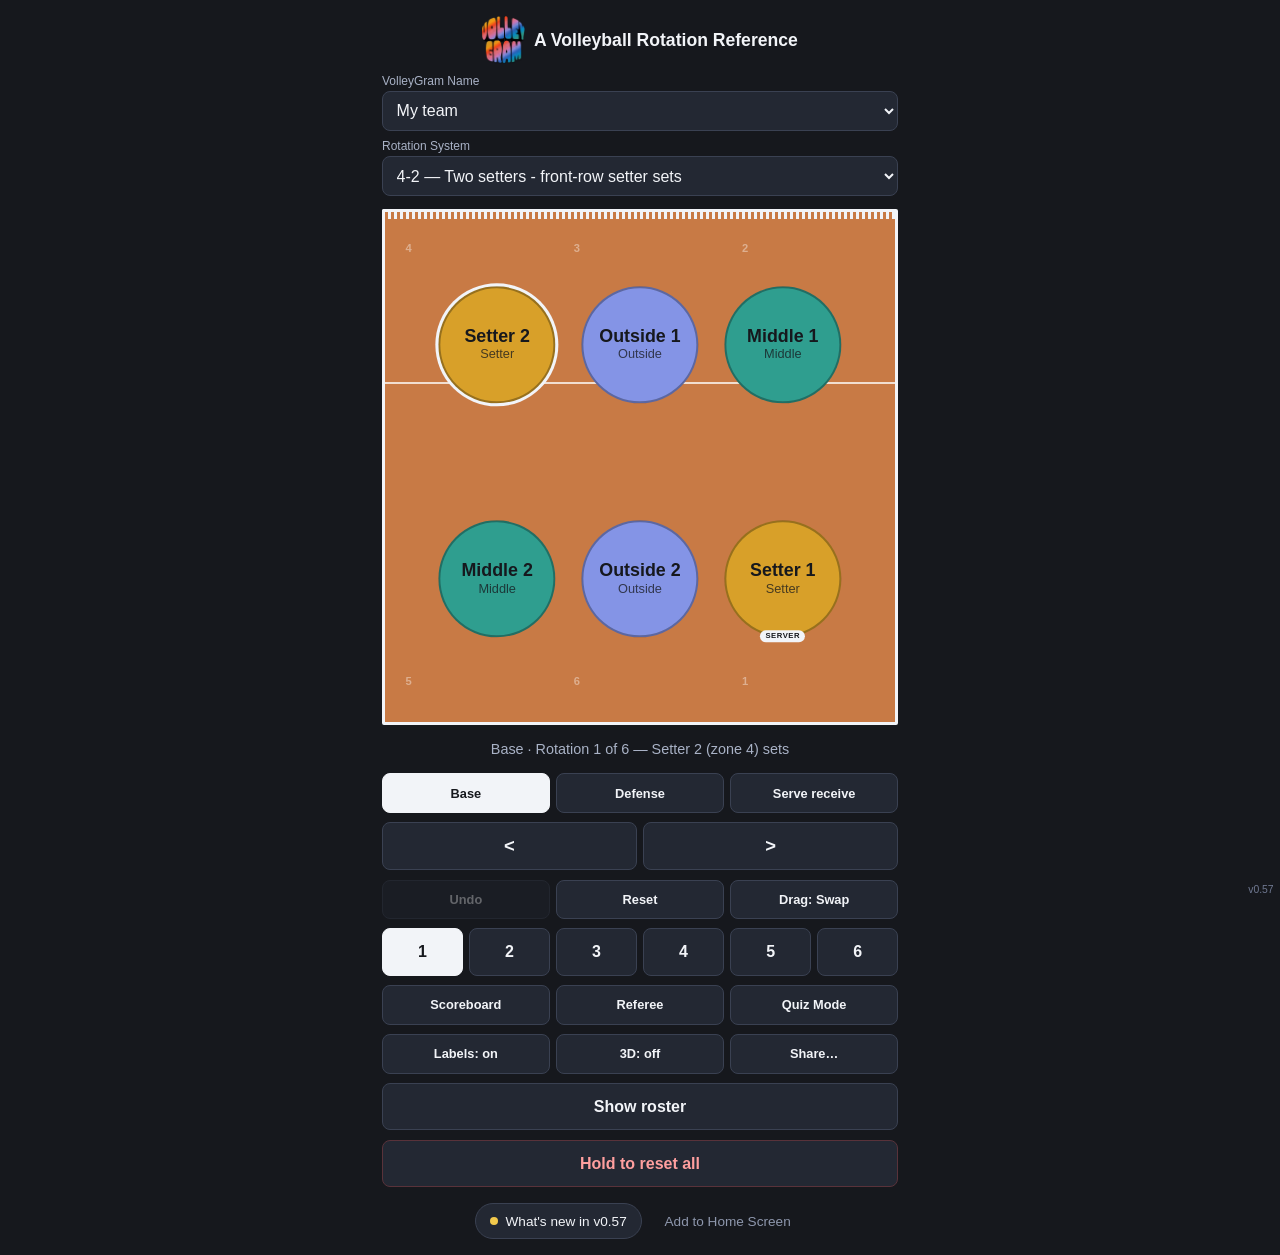
==== commit 97497ee7: "v0.57: a 3D view you can turn all the way round, with Drag: Turn and dragging players in 3D Co-Autho" ====
--- a/index.html
+++ b/index.html
@@ -17,9 +17,9 @@
        purpose rather than arrived at by accident. The maskable one is a
        separate file because Android crops to a circle of 80% diameter, which
        would take the ends off a wordmark drawn to the edges. -->
-  <link rel="icon" href="assets/favicon-32.png?v=0.56" sizes="32x32" type="image/png">
-  <link rel="apple-touch-icon" href="assets/icon-180.png?v=0.56">
-  <link rel="manifest" href="manifest.webmanifest?v=0.56">
+  <link rel="icon" href="assets/favicon-32.png?v=0.57" sizes="32x32" type="image/png">
+  <link rel="apple-touch-icon" href="assets/icon-180.png?v=0.57">
+  <link rel="manifest" href="manifest.webmanifest?v=0.57">
 
   <!-- Link previews. The share feature sends URLs to team-mates by text, so
        these are what a chat app draws in the bubble. og:image has to be
@@ -32,13 +32,13 @@
   <meta property="og:type" content="website">
   <meta property="og:title" content="VolleyGram">
   <meta property="og:description" content="A volleyball rotation reference. See where everyone stands in every rotation.">
-  <meta property="og:image" content="https://hamtaro626.github.io/VolleyGram/assets/og.png?v=0.56">
+  <meta property="og:image" content="https://hamtaro626.github.io/VolleyGram/assets/og.png?v=0.57">
   <meta name="twitter:card" content="summary_large_image">
   <!-- The ?v= query is cache busting. A browser caches by URL, so changing the
        query makes style.css a URL it has never seen and must fetch fresh.
        Bump this on any release that changes the CSS or JS, or phones will keep
        showing the old one. -->
-  <link rel="stylesheet" href="style.css?v=0.56">
+  <link rel="stylesheet" href="style.css?v=0.57">
 </head>
 <body>
   <main>
@@ -60,7 +60,7 @@
     <h1 class="masthead">
       <button type="button" id="replayIntro" class="title-replay"
         title="Replay the intro" aria-label="VolleyGram. Replay the intro."
-        ><img class="logo" src="assets/logo.webp?v=0.56" width="179" height="200"
+        ><img class="logo" src="assets/logo.webp?v=0.57" width="179" height="200"
           alt="VolleyGram"></button>
       <span class="tagline">A Volleyball Rotation Reference</span>
     </h1>
@@ -91,6 +91,11 @@
       <!-- Tappable zone cells, only live during a quiz -->
       <div class="zone-targets" id="zoneTargets"></div>
     </div>
+
+    <!-- 3D view only (v0.57): back to the straight-on angle after a swipe.
+         Outside the court, or it would tilt with it. Its space is held while
+         3D is on, so it appearing doesn't push everything below it down. -->
+    <button class="recenter" id="recenterView" hidden>Recenter</button>
 
     <!-- polite: announce the new rotation after the tap, not over it -->
     <p class="status" id="status" aria-live="polite"></p>
@@ -131,13 +136,14 @@
 
     <!-- The three that act on the diagram itself. Drag says what a drag on the
          court does: Swap trades two players' places in the lineup (the
-         default, v0.49), Move positions one in this rotation. Compact so three
+         default, v0.49), Move positions one in this rotation, and in 3D Turn
+         turns the view (v0.57). Compact so three
          fit across at 320px, the same as the share row. -->
     <div class="actions compact">
       <button id="undo" disabled>Undo</button>
       <button id="reset">Reset</button>
       <button id="dragMode" aria-pressed="true"
-        title="What dragging a player does. Swap trades two players' places in the lineup; Move positions one in this rotation.">Drag: Swap</button>
+        title="What dragging does. Swap trades two players' places in the lineup; Move positions one in this rotation; in 3D, Turn turns the court.">Drag: Swap</button>
     </div>
 
     <div class="rotations" id="rotationButtons">
@@ -152,10 +158,12 @@
       <button id="startQuiz">Quiz Mode</button>
     </div>
 
-    <!-- A display toggle, and the drawer for handing the diagram to something
-         else. One job each, so both say what they are. -->
-    <div class="actions two">
+    <!-- Two display toggles, and the drawer for handing the diagram to
+         something else. One job each, so all three say what they are. Compact
+         so three fit across at 320px, like the rows above. -->
+    <div class="actions compact">
       <button id="toggleLabels" aria-pressed="true">Labels: on</button>
+      <button id="toggle3d" aria-pressed="false">3D: off</button>
       <button id="toggleShare" aria-expanded="false" aria-controls="shareMenu">Share&hellip;</button>
     </div>
 
@@ -335,6 +343,14 @@
       <button id="closeChangelog">Done</button>
     </div>
     <ol class="cl-list">
+      <li data-version="0.57">
+        <h3>v0.57</h3>
+        <ul>
+          <li><strong>3D view</strong>, next to Labels: the court tilts back as if you're standing behind your own baseline, with the net standing up and the players standing on their spots. They still slide into place when you change rotation.</li>
+          <li>Swipe on the court to look from a different angle: side to side turns it all the way round, up and down raises or lowers your view. <em>Recenter</em> puts it back.</li>
+          <li><strong>Drag: Turn</strong>, in 3D: a drag anywhere turns the court. Tap Drag for Swap or Move to drag players in 3D too.</li>
+        </ul>
+      </li>
       <li data-version="0.56">
         <h3>v0.56</h3>
         <ul>
@@ -727,6 +743,6 @@
        button: it floats over the page, so it must never swallow a tap. -->
   <p class="version" id="version"></p>
 
-  <script src="script.js?v=0.56"></script>
+  <script src="script.js?v=0.57"></script>
 </body>
 </html>
--- a/style.css
+++ b/style.css
@@ -563,6 +563,123 @@
   z-index: 6;
 }
 
+/* --- 3D view (v0.57) ------------------------------------------------- */
+
+/* The court tilted back as if seen from behind your own baseline, net at the
+   far end. All the numbers come from script.js as custom properties: --tilt
+   and --orbit are the angle a swipe sets, --fit shrinks the court so its near
+   edge stays on screen as it turns, and --depth is how far away the eye is.
+
+   Transforms are listed right to left: turn the court on the floor (orbit),
+   lean it back (tilt), project it (perspective), then shrink the result. */
+.court.three-d {
+  transform: scale(var(--fit, 0.82)) perspective(var(--depth, 860px))
+    rotateX(var(--tilt, 50deg)) rotateZ(var(--orbit, 0deg));
+  transform-style: preserve-3d;
+  transition: transform 350ms cubic-bezier(0.4, 0, 0.2, 1);
+  /* Every direction is a turn of the view here, so the browser mustn't take
+     the vertical ones for scrolling. The court is shorter on screen in 3D,
+     which leaves more page around it to scroll from. */
+  touch-action: none;
+  cursor: grab;
+  /* A mouse drag that turns the court would otherwise also select text, and
+     the Recenter row below lit up blue as the pointer crossed it. */
+  user-select: none;
+  -webkit-user-select: none;
+  /* How far each player stands above the floor. Their Server and Next in
+     badges hang below the disc, and with the disc's foot on the floor the
+     badge went through it and was cut off by the court. */
+  --lift: 0.6rem;
+  /* A tilted court is shorter on screen than the square it's laid out in.
+     These hand most of the empty space back, so the controls stay close. */
+  margin-top: -12%;
+  margin-bottom: -18%;
+  /* Standing up, a disc this size hides the one behind it. */
+  --player-size: 19%;
+}
+
+/* The bench lies on the floor in front of the court, so it's foreshortened
+   with it and needs far less than the flat view's 24%. */
+.court.three-d.has-bench {
+  margin-bottom: -4%;
+}
+
+/* Following a finger: no easing, or the court lags behind it. */
+.court.three-d.turning {
+  transition: none;
+  cursor: grabbing;
+}
+
+/* Each player stands up, feet on their spot. The bottom of the disc is put on
+   the spot rather than its middle, then the court's own turn and tilt are
+   undone in reverse so the disc faces you whatever the angle. */
+.court.three-d .player {
+  transform-origin: 50% 100%;
+  transform: translate3d(-50%, -100%, var(--lift, 0.6rem))
+    rotateZ(calc(-1 * var(--orbit, 0deg))) rotateX(calc(-1 * var(--tilt, 50deg)));
+  transform-style: preserve-3d;
+  cursor: inherit;
+}
+
+/* A shadow on the floor where each one stands, which is what says where they
+   are once they're standing up. Turned back down flat by undoing the player's
+   own turn. */
+.court.three-d .player::after {
+  content: "";
+  position: absolute;
+  left: 50%;
+  bottom: 0;
+  width: 70%;
+  aspect-ratio: 1 / 1;
+  border-radius: 50%;
+  background: radial-gradient(closest-side, rgba(0, 0, 0, 0.45), rgba(0, 0, 0, 0));
+  /* The last step drops it back down by the player's lift, onto the floor. */
+  transform: translate(-50%, 50%) rotateX(var(--tilt, 50deg)) rotateZ(var(--orbit, 0deg))
+    translateZ(calc(-1 * var(--lift, 0.6rem)));
+  pointer-events: none;
+}
+
+/* The net stands up along the far edge instead of lying flat on it: hinged
+   at its foot and swung up through 90 degrees. A mesh of the court's own ink,
+   with a solid tape along the top like the real thing. */
+.court.three-d .net {
+  top: auto;
+  bottom: 100%;
+  height: 14%;
+  transform-origin: 50% 100%;
+  transform: rotateX(-90deg);
+  border-radius: 0;
+  border-top: 4px solid var(--line);
+  background:
+    repeating-linear-gradient(90deg, var(--line-soft) 0 1px, transparent 1px 7px),
+    repeating-linear-gradient(0deg, var(--line-soft) 0 1px, transparent 1px 7px);
+}
+
+/* In a quiz the zones are the answers, and the server stays standing as a
+   reference. Flat, the zone buttons sit above the players by z-index; in 3D
+   the browser stacks by depth instead and ignores z-index, so the server's
+   disc covered zone 1's button. Taps go through the players instead. */
+body.quizzing .court.three-d .player {
+  pointer-events: none;
+}
+
+.recenter {
+  display: block;
+  margin: 0 0 0 auto;
+  padding: 0.35rem 0.8rem;
+  font-size: 0.8rem;
+}
+
+.recenter[hidden] {
+  display: none;
+}
+
+/* Straight on already: nothing to recenter, but the space is kept so the
+   page doesn't jump when the first swipe makes it needed. */
+.recenter.idle {
+  visibility: hidden;
+}
+
 /* --- Colour by role --------------------------------------------------- */
 
 /* Bright fills with near-black text. This direction gets *more* contrast than
